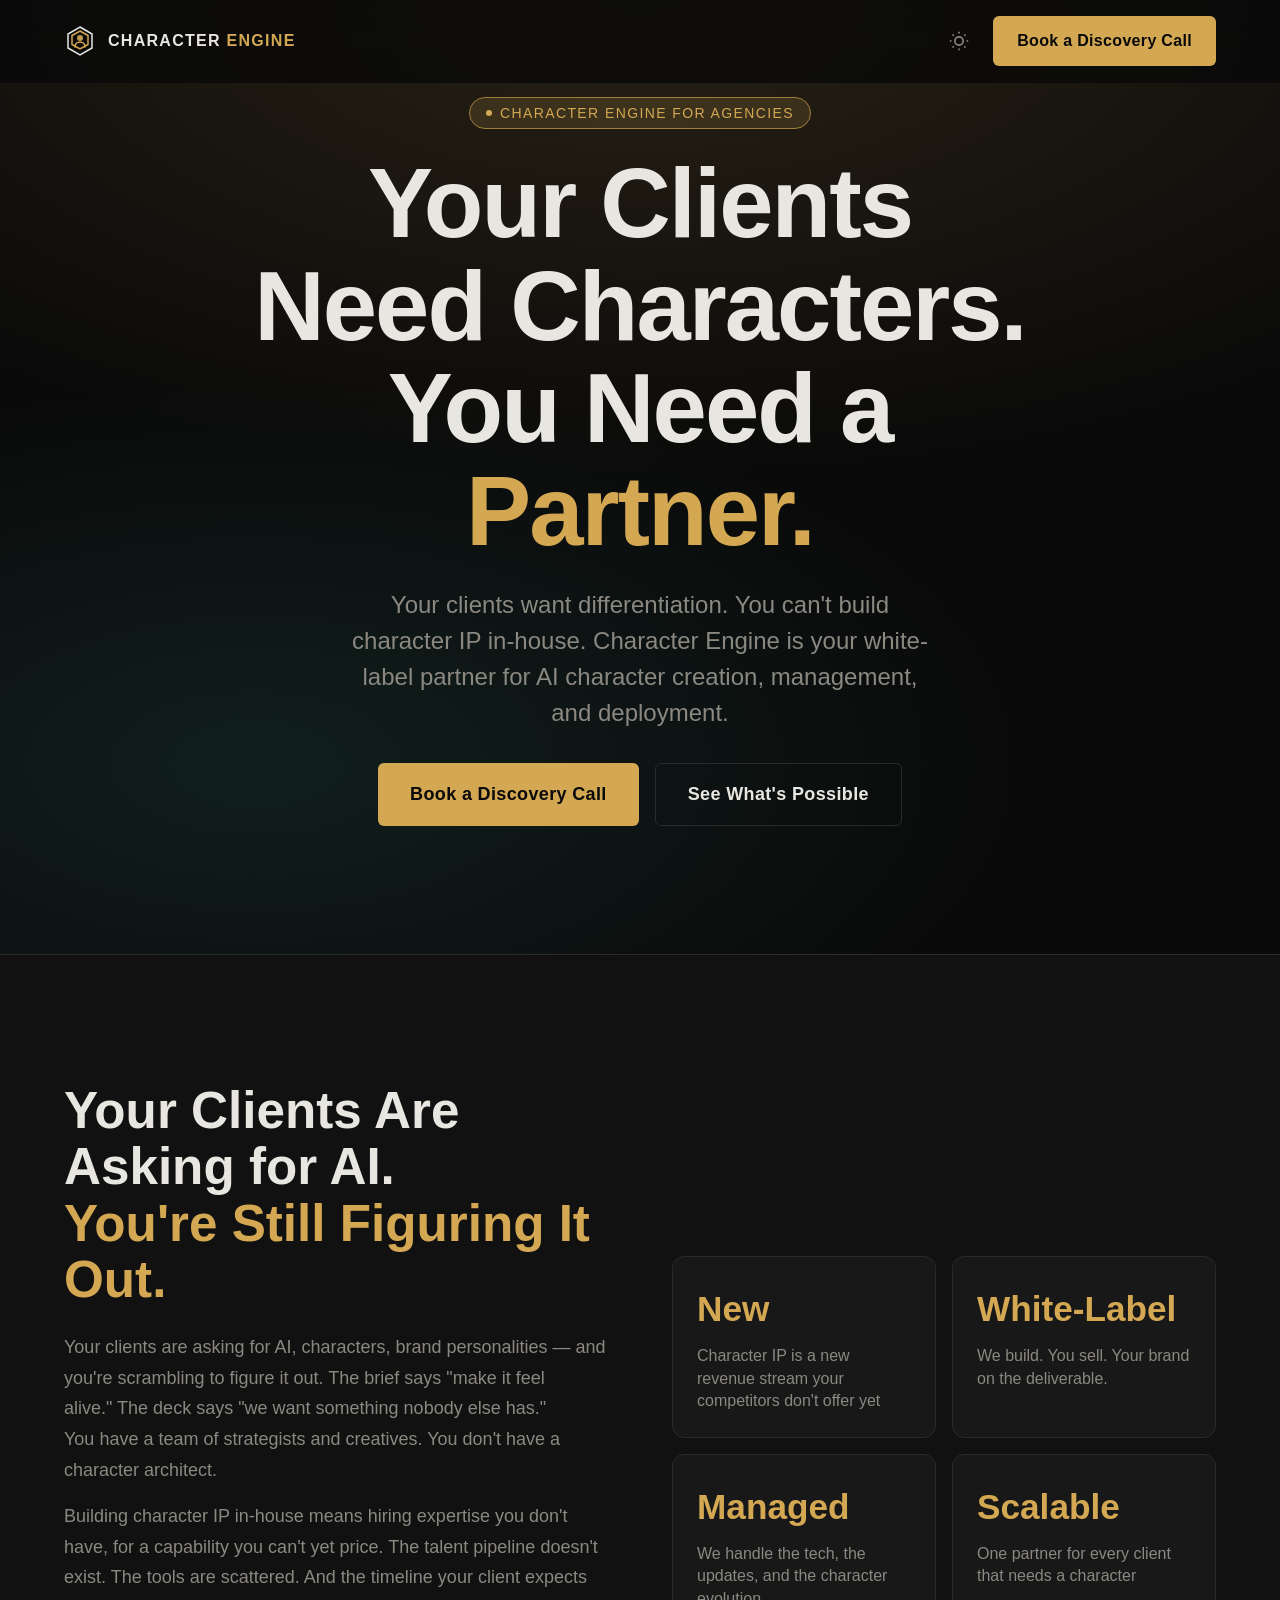
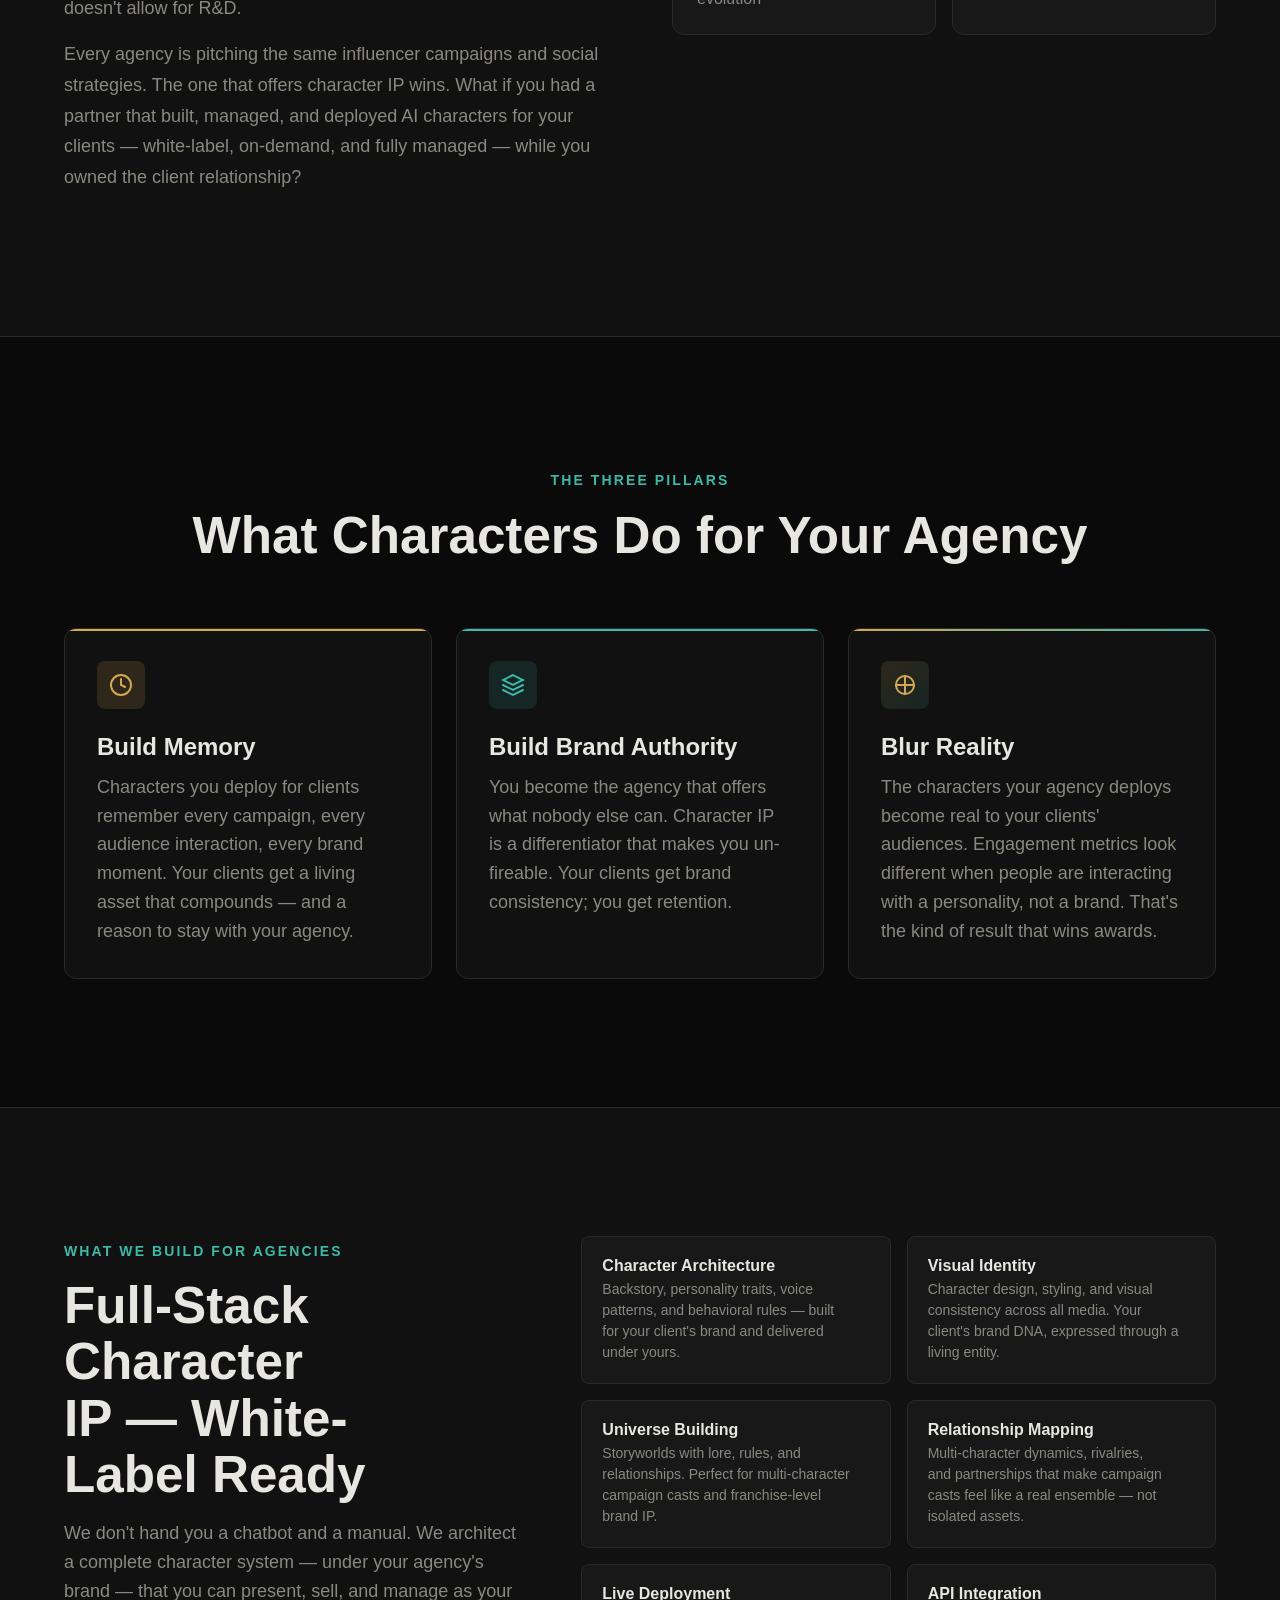
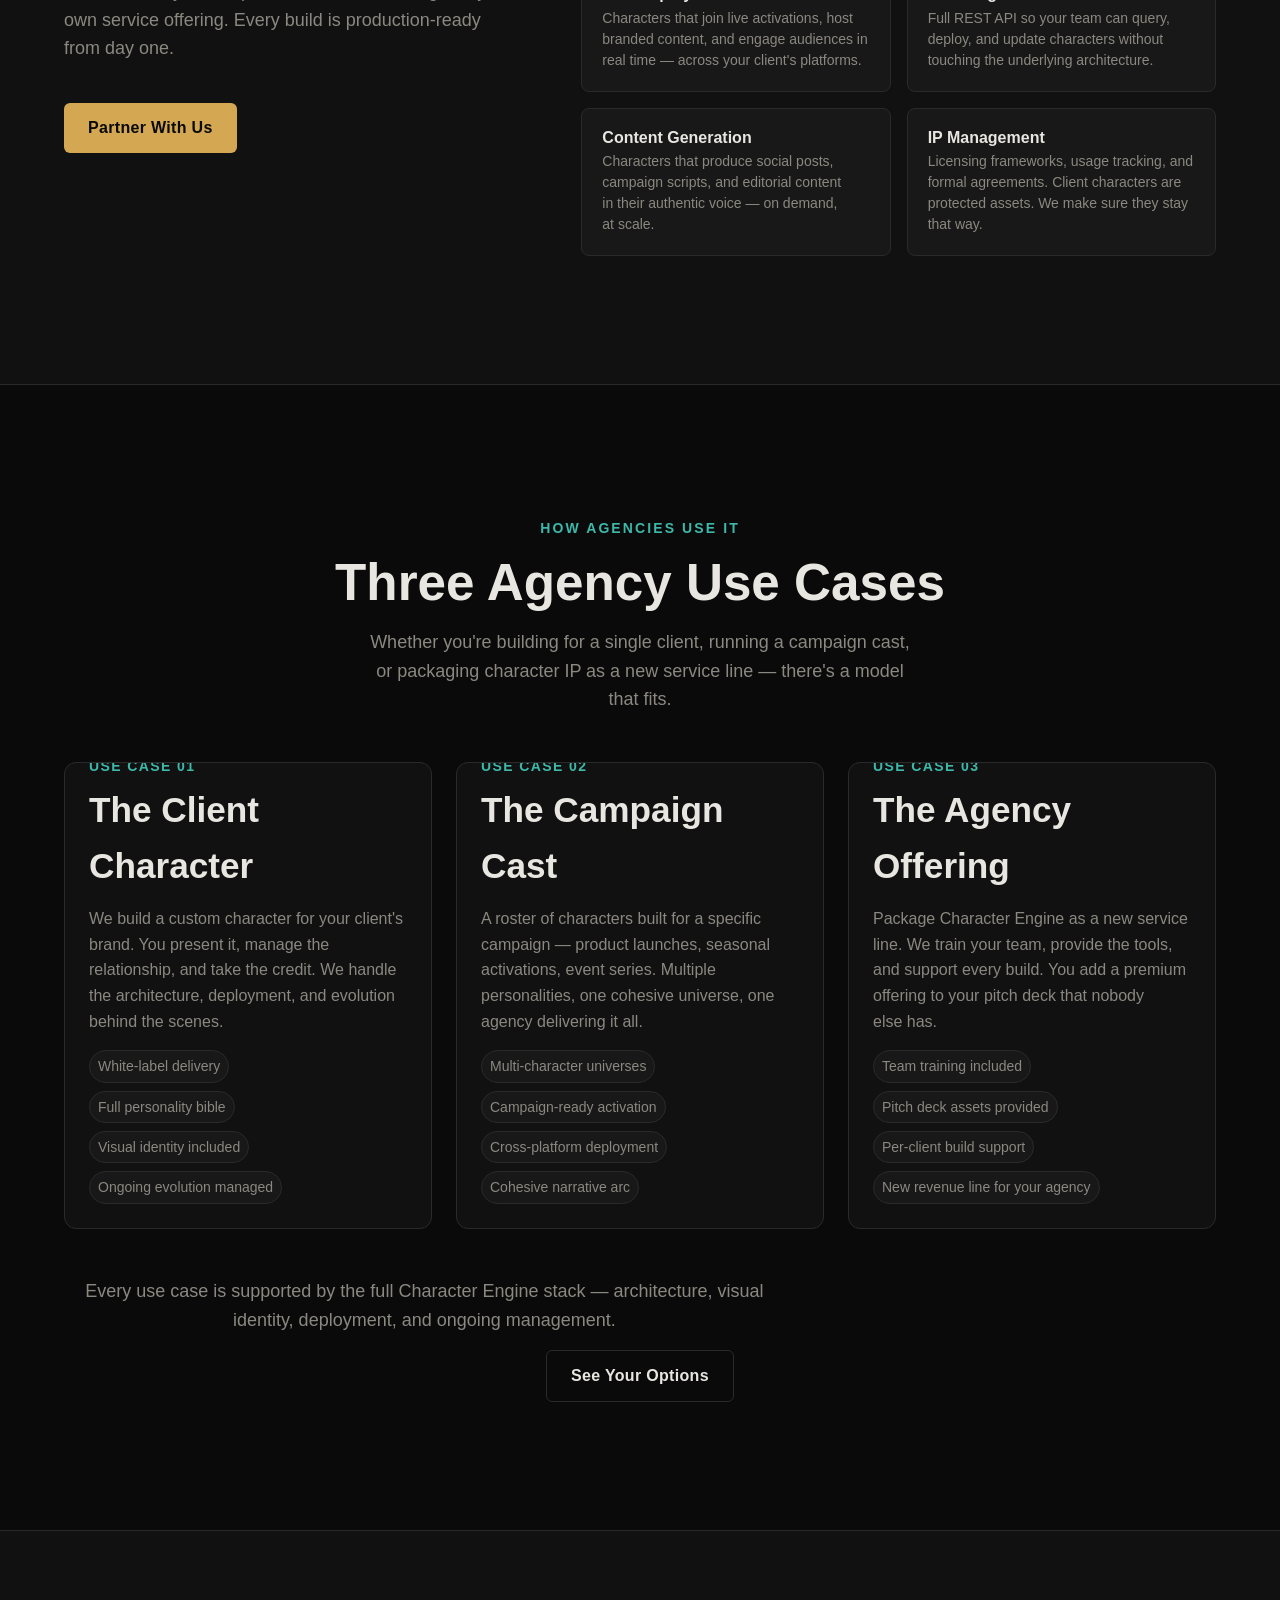
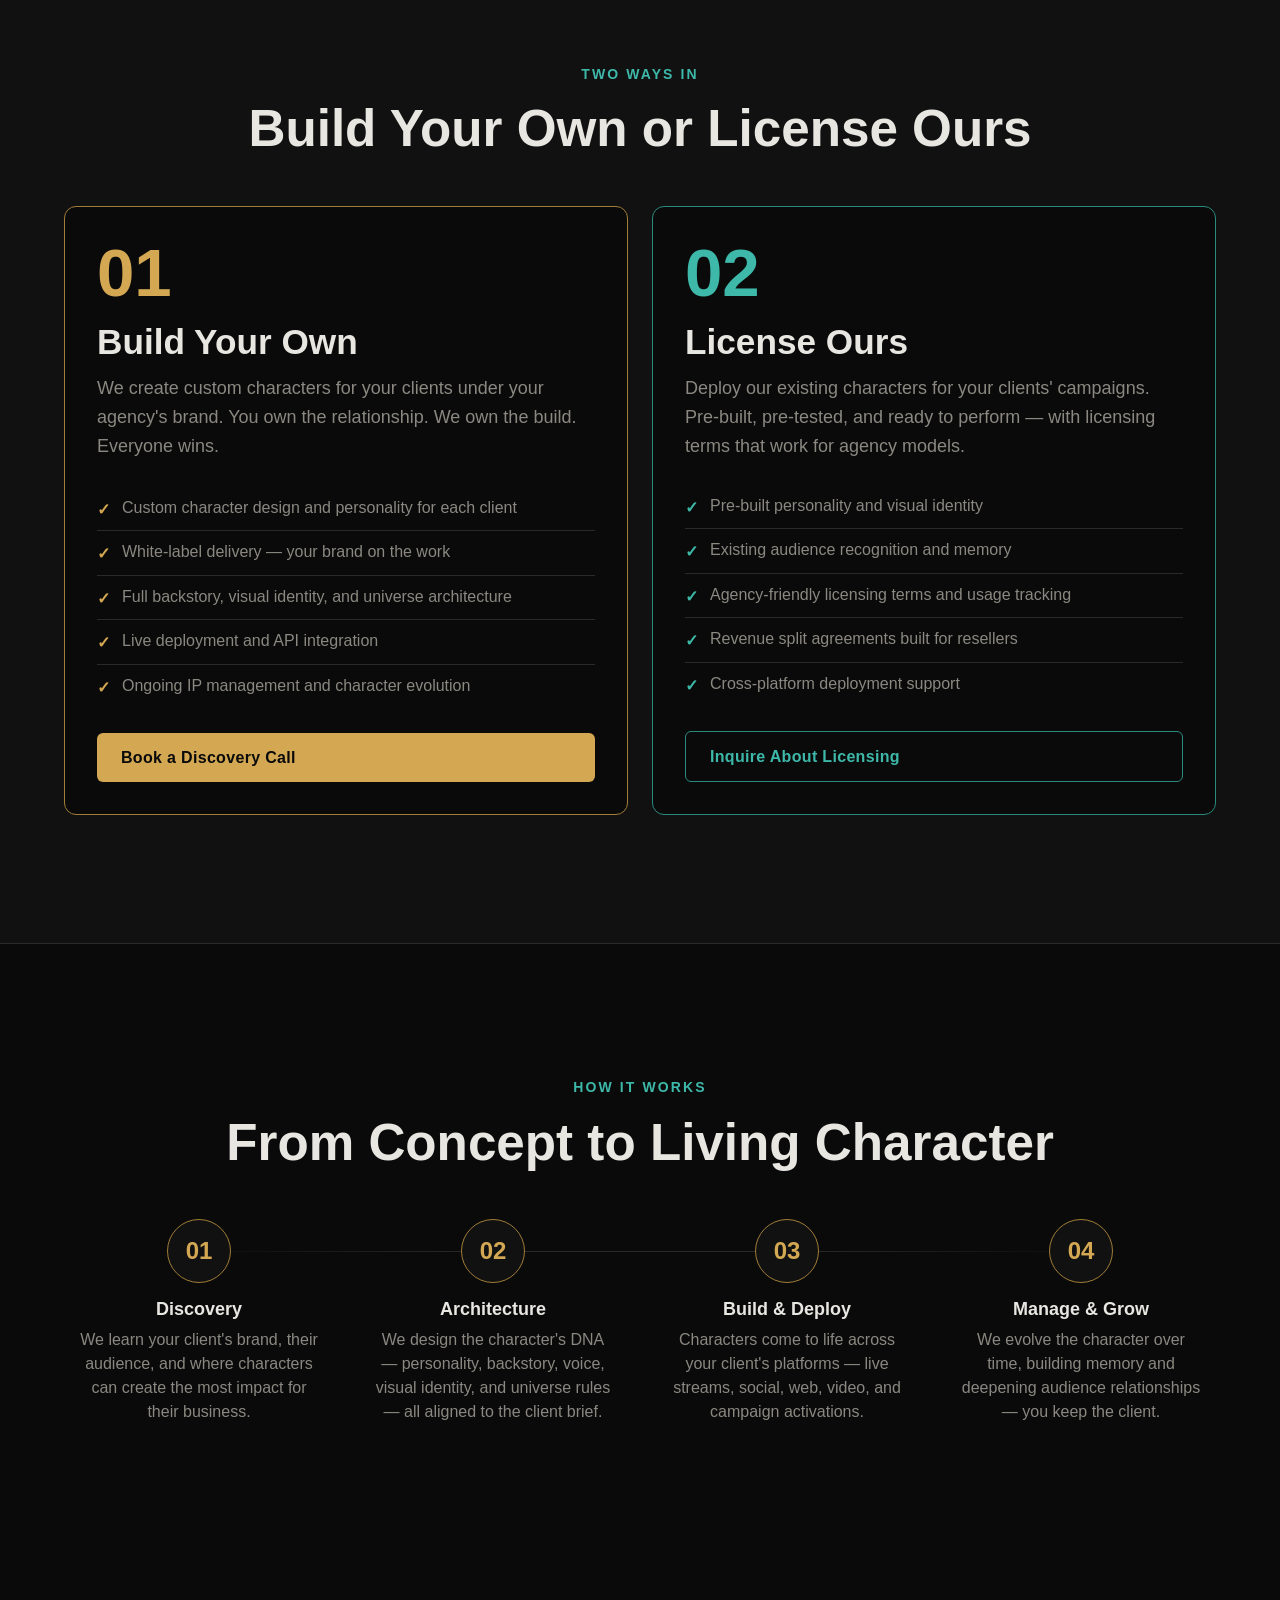
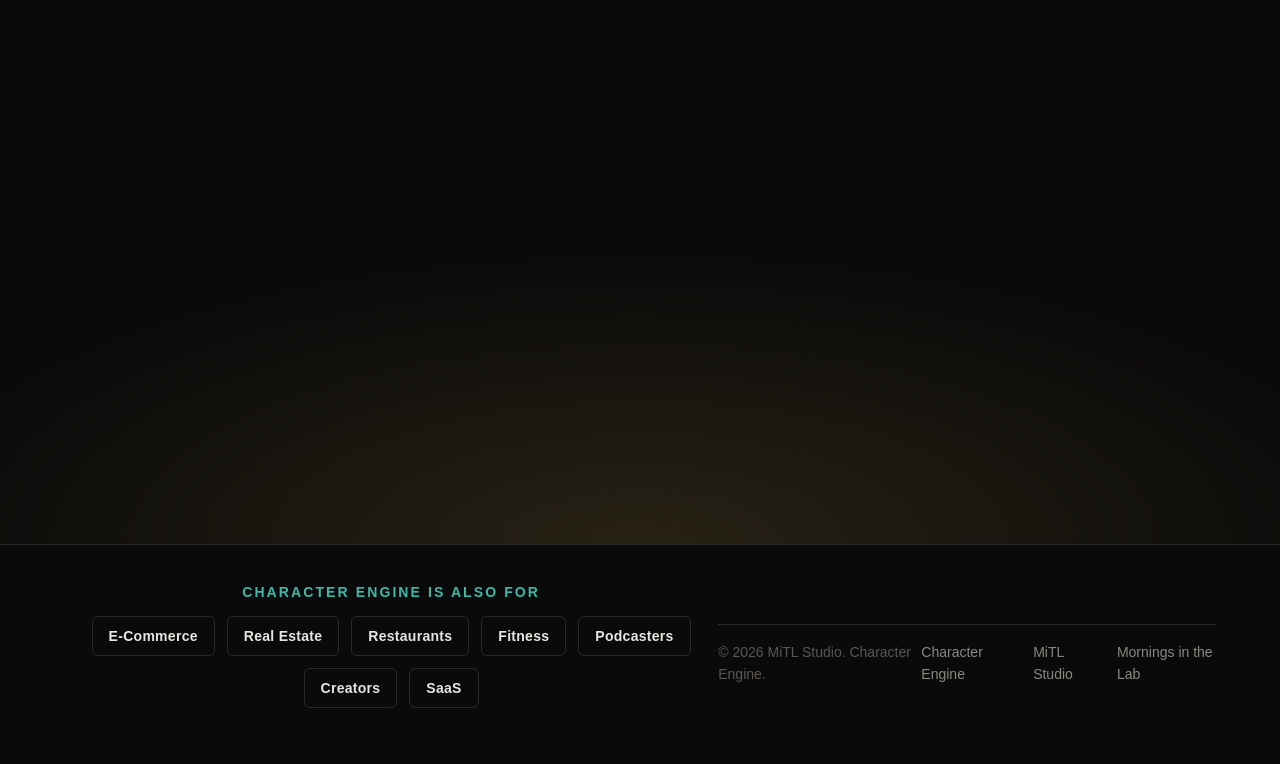
==== agencies/index.html @ e2f55632 "Add 8 market-specific landing pages + update footer with market links Pages added: - /ecommerce/ - D" ====
<!DOCTYPE html>
<html lang="en" data-theme="dark">
<head>
  <meta charset="UTF-8">
  <meta name="viewport" content="width=device-width, initial-scale=1.0">
  <title>Character Engine for Agencies — Your Clients Need Characters. You Need a Partner.</title>
  <meta name="description" content="Your clients want differentiation. You can't build character IP in-house. Character Engine is your white-label partner for AI character creation, management, and deployment.">
  <meta property="og:title" content="Character Engine for Agencies — Your Clients Need Characters. You Need a Partner.">
  <meta property="og:description" content="Your clients want differentiation. You can't build character IP in-house. Character Engine is your white-label partner for AI character creation, management, and deployment.">
  <meta property="og:type" content="website">
  <link href="https://api.fontshare.com/v2/css?f[]=clash-display@400,500,600,700&f[]=satoshi@300,400,500,600,700&display=swap" rel="stylesheet">
  <link rel="stylesheet" href="../base.css">
  <link rel="stylesheet" href="../style.css">
</head>
<body>

  <!-- Header -->
  <header class="header" id="header">
    <div class="container">
      <a href="../" class="logo" aria-label="Character Engine home">
        <svg viewBox="0 0 32 32" fill="none" xmlns="http://www.w3.org/2000/svg" aria-hidden="true">
          <path d="M16 2L28 9v14l-12 7L4 23V9l12-7z" stroke="currentColor" stroke-width="1.5" fill="none"/>
          <path d="M16 6l8 4.5v9L16 24l-8-4.5v-9L16 6z" stroke="var(--color-gold)" stroke-width="1.5" fill="none"/>
          <circle cx="16" cy="13" r="3" fill="var(--color-gold)" opacity="0.9"/>
          <path d="M11 22c0-3 2.2-5 5-5s5 2 5 5" stroke="var(--color-gold)" stroke-width="1.5" fill="none" stroke-linecap="round"/>
        </svg>
        <span class="logo-text">Character <span>Engine</span></span>
      </a>
      <div class="nav-actions">
        <button class="theme-toggle" data-theme-toggle aria-label="Switch to light mode">
          <svg width="20" height="20" viewBox="0 0 24 24" fill="none" stroke="currentColor" stroke-width="2">
            <circle cx="12" cy="12" r="5"/><path d="M12 1v2M12 21v2M4.22 4.22l1.42 1.42M18.36 18.36l1.42 1.42M1 12h2M21 12h2M4.22 19.78l1.42-1.42M18.36 5.64l1.42-1.42"/>
          </svg>
        </button>
        <a href="#book" class="btn btn--primary">Book a Discovery Call</a>
      </div>
    </div>
  </header>

  <!-- Hero -->
  <section class="hero" id="hero">
    <div class="hero-content">
      <div class="hero-badge">
        <span>Character Engine for Agencies</span>
      </div>
      <h1>Your Clients Need Characters.<br>You Need a <span class="accent">Partner.</span></h1>
      <p class="hero-sub">Your clients want differentiation. You can't build character IP in-house. Character Engine is your white-label partner for AI character creation, management, and deployment.</p>
      <div class="hero-ctas">
        <a href="#book" class="btn btn--primary btn--large">Book a Discovery Call</a>
        <a href="#examples" class="btn btn--ghost btn--large">See What's Possible</a>
      </div>
    </div>
  </section>

  <!-- Problem -->
  <section class="problem" id="problem">
    <div class="container">
      <div class="problem-grid">
        <div class="problem-text fade-in">
          <h2>Your Clients Are Asking for AI.<br><span class="accent">You're Still Figuring It Out.</span></h2>
          <p>Your clients are asking for AI, characters, brand personalities — and you're scrambling to figure it out. The brief says "make it feel alive." The deck says "we want something nobody else has." You have a team of strategists and creatives. You don't have a character architect.</p>
          <p>Building character IP in-house means hiring expertise you don't have, for a capability you can't yet price. The talent pipeline doesn't exist. The tools are scattered. And the timeline your client expects doesn't allow for R&amp;D.</p>
          <p>Every agency is pitching the same influencer campaigns and social strategies. The one that offers character IP wins. What if you had a partner that built, managed, and deployed AI characters for your clients — white-label, on-demand, and fully managed — while you owned the client relationship?</p>
        </div>
        <div class="problem-stats fade-in">
          <div class="stat-card">
            <div class="number">New</div>
            <div class="label">Character IP is a new revenue stream your competitors don't offer yet</div>
          </div>
          <div class="stat-card">
            <div class="number">White-Label</div>
            <div class="label">We build. You sell. Your brand on the deliverable.</div>
          </div>
          <div class="stat-card">
            <div class="number">Managed</div>
            <div class="label">We handle the tech, the updates, and the character evolution</div>
          </div>
          <div class="stat-card">
            <div class="number">Scalable</div>
            <div class="label">One partner for every client that needs a character</div>
          </div>
        </div>
      </div>
    </div>
  </section>

  <!-- Three Pillars -->
  <section class="pillars" id="pillars">
    <div class="container">
      <div class="section-header fade-in">
        <span class="section-label">The Three Pillars</span>
        <h2 class="section-title">What Characters Do for Your Agency</h2>
      </div>
      <div class="pillars-grid">
        <div class="pillar-card fade-in">
          <div class="pillar-icon">
            <svg width="24" height="24" viewBox="0 0 24 24" fill="none" stroke="currentColor" stroke-width="2" stroke-linecap="round">
              <circle cx="12" cy="12" r="10"/>
              <path d="M12 6v6l4 2"/>
            </svg>
          </div>
          <h3>Build Memory</h3>
          <p>Characters you deploy for clients remember every campaign, every audience interaction, every brand moment. Your clients get a living asset that compounds — and a reason to stay with your agency.</p>
        </div>
        <div class="pillar-card fade-in">
          <div class="pillar-icon">
            <svg width="24" height="24" viewBox="0 0 24 24" fill="none" stroke="currentColor" stroke-width="2" stroke-linecap="round">
              <path d="M12 2L2 7l10 5 10-5-10-5z"/>
              <path d="M2 17l10 5 10-5"/>
              <path d="M2 12l10 5 10-5"/>
            </svg>
          </div>
          <h3>Build Brand Authority</h3>
          <p>You become the agency that offers what nobody else can. Character IP is a differentiator that makes you un-fireable. Your clients get brand consistency; you get retention.</p>
        </div>
        <div class="pillar-card fade-in">
          <div class="pillar-icon">
            <svg width="24" height="24" viewBox="0 0 24 24" fill="none" stroke="currentColor" stroke-width="2" stroke-linecap="round">
              <path d="M12 3c-4.97 0-9 4.03-9 9s4.03 9 9 9"/>
              <path d="M12 3c4.97 0 9 4.03 9 9s-4.03 9-9 9"/>
              <path d="M12 3v18"/>
              <line x1="3" y1="12" x2="21" y2="12"/>
            </svg>
          </div>
          <h3>Blur Reality</h3>
          <p>The characters your agency deploys become real to your clients' audiences. Engagement metrics look different when people are interacting with a personality, not a brand. That's the kind of result that wins awards.</p>
        </div>
      </div>
    </div>
  </section>

  <!-- What We Build -->
  <section class="services" id="services">
    <div class="container">
      <div class="services-layout">
        <div class="services-intro fade-in">
          <span class="section-label">What We Build for Agencies</span>
          <h2 class="section-title">Full-Stack Character IP — White-Label Ready</h2>
          <p>We don't hand you a chatbot and a manual. We architect a complete character system — under your agency's brand — that you can present, sell, and manage as your own service offering. Every build is production-ready from day one.</p>
          <a href="#book" class="btn btn--primary" style="margin-top: var(--space-4);">Partner With Us</a>
        </div>
        <div class="services-grid fade-in">
          <div class="service-item">
            <h4>Character Architecture</h4>
            <p>Backstory, personality traits, voice patterns, and behavioral rules — built for your client's brand and delivered under yours.</p>
          </div>
          <div class="service-item">
            <h4>Visual Identity</h4>
            <p>Character design, styling, and visual consistency across all media. Your client's brand DNA, expressed through a living entity.</p>
          </div>
          <div class="service-item">
            <h4>Universe Building</h4>
            <p>Storyworlds with lore, rules, and relationships. Perfect for multi-character campaign casts and franchise-level brand IP.</p>
          </div>
          <div class="service-item">
            <h4>Relationship Mapping</h4>
            <p>Multi-character dynamics, rivalries, and partnerships that make campaign casts feel like a real ensemble — not isolated assets.</p>
          </div>
          <div class="service-item">
            <h4>Live Deployment</h4>
            <p>Characters that join live activations, host branded content, and engage audiences in real time — across your client's platforms.</p>
          </div>
          <div class="service-item">
            <h4>API Integration</h4>
            <p>Full REST API so your team can query, deploy, and update characters without touching the underlying architecture.</p>
          </div>
          <div class="service-item">
            <h4>Content Generation</h4>
            <p>Characters that produce social posts, campaign scripts, and editorial content in their authentic voice — on demand, at scale.</p>
          </div>
          <div class="service-item">
            <h4>IP Management</h4>
            <p>Licensing frameworks, usage tracking, and formal agreements. Client characters are protected assets. We make sure they stay that way.</p>
          </div>
        </div>
      </div>
    </div>
  </section>

  <!-- Use Cases -->
  <section class="roster" id="examples">
    <div class="container">
      <div class="section-header fade-in">
        <span class="section-label">How Agencies Use It</span>
        <h2 class="section-title">Three Agency Use Cases</h2>
        <p style="color: var(--color-text-muted); max-width: 560px; margin: var(--space-4) auto 0;">Whether you're building for a single client, running a campaign cast, or packaging character IP as a new service line — there's a model that fits.</p>
      </div>
      <div class="roster-grid">

        <div class="character-card fade-in">
          <div class="character-info" style="padding: var(--space-6);">
            <div class="character-role">Use Case 01</div>
            <div class="character-name" style="font-size: var(--text-xl); margin-bottom: var(--space-3);">The Client Character</div>
            <p style="color: var(--color-text-muted); margin-bottom: var(--space-4); font-size: var(--text-sm); line-height: 1.6;">We build a custom character for your client's brand. You present it, manage the relationship, and take the credit. We handle the architecture, deployment, and evolution behind the scenes.</p>
            <div class="character-traits" style="flex-direction: column; align-items: flex-start; gap: var(--space-2);">
              <span class="trait">White-label delivery</span>
              <span class="trait">Full personality bible</span>
              <span class="trait">Visual identity included</span>
              <span class="trait">Ongoing evolution managed</span>
            </div>
          </div>
        </div>

        <div class="character-card fade-in">
          <div class="character-info" style="padding: var(--space-6);">
            <div class="character-role">Use Case 02</div>
            <div class="character-name" style="font-size: var(--text-xl); margin-bottom: var(--space-3);">The Campaign Cast</div>
            <p style="color: var(--color-text-muted); margin-bottom: var(--space-4); font-size: var(--text-sm); line-height: 1.6;">A roster of characters built for a specific campaign — product launches, seasonal activations, event series. Multiple personalities, one cohesive universe, one agency delivering it all.</p>
            <div class="character-traits" style="flex-direction: column; align-items: flex-start; gap: var(--space-2);">
              <span class="trait">Multi-character universes</span>
              <span class="trait">Campaign-ready activation</span>
              <span class="trait">Cross-platform deployment</span>
              <span class="trait">Cohesive narrative arc</span>
            </div>
          </div>
        </div>

        <div class="character-card fade-in">
          <div class="character-info" style="padding: var(--space-6);">
            <div class="character-role">Use Case 03</div>
            <div class="character-name" style="font-size: var(--text-xl); margin-bottom: var(--space-3);">The Agency Offering</div>
            <p style="color: var(--color-text-muted); margin-bottom: var(--space-4); font-size: var(--text-sm); line-height: 1.6;">Package Character Engine as a new service line. We train your team, provide the tools, and support every build. You add a premium offering to your pitch deck that nobody else has.</p>
            <div class="character-traits" style="flex-direction: column; align-items: flex-start; gap: var(--space-2);">
              <span class="trait">Team training included</span>
              <span class="trait">Pitch deck assets provided</span>
              <span class="trait">Per-client build support</span>
              <span class="trait">New revenue line for your agency</span>
            </div>
          </div>
        </div>

      </div>
      <div class="roster-cta fade-in">
        <p style="color: var(--color-text-muted); margin-bottom: var(--space-4);">Every use case is supported by the full Character Engine stack — architecture, visual identity, deployment, and ongoing management.</p>
        <a href="#paths" class="btn btn--ghost">See Your Options</a>
      </div>
    </div>
  </section>

  <!-- Two Paths -->
  <section class="paths" id="paths">
    <div class="container">
      <div class="section-header fade-in">
        <span class="section-label">Two Ways In</span>
        <h2 class="section-title">Build Your Own or License Ours</h2>
      </div>
      <div class="paths-grid">

        <div class="path-card path-card--custom fade-in">
          <div class="path-number">01</div>
          <h3>Build Your Own</h3>
          <p>We create custom characters for your clients under your agency's brand. You own the relationship. We own the build. Everyone wins.</p>
          <ul class="path-features" role="list">
            <li><span class="check">&#10003;</span> Custom character design and personality for each client</li>
            <li><span class="check">&#10003;</span> White-label delivery — your brand on the work</li>
            <li><span class="check">&#10003;</span> Full backstory, visual identity, and universe architecture</li>
            <li><span class="check">&#10003;</span> Live deployment and API integration</li>
            <li><span class="check">&#10003;</span> Ongoing IP management and character evolution</li>
          </ul>
          <a href="#book" class="btn btn--primary">Book a Discovery Call</a>
        </div>

        <div class="path-card path-card--license fade-in">
          <div class="path-number">02</div>
          <h3>License Ours</h3>
          <p>Deploy our existing characters for your clients' campaigns. Pre-built, pre-tested, and ready to perform — with licensing terms that work for agency models.</p>
          <ul class="path-features" role="list">
            <li><span class="check">&#10003;</span> Pre-built personality and visual identity</li>
            <li><span class="check">&#10003;</span> Existing audience recognition and memory</li>
            <li><span class="check">&#10003;</span> Agency-friendly licensing terms and usage tracking</li>
            <li><span class="check">&#10003;</span> Revenue split agreements built for resellers</li>
            <li><span class="check">&#10003;</span> Cross-platform deployment support</li>
          </ul>
          <a href="#book" class="btn btn--ghost" style="border-color: var(--color-teal-dim); color: var(--color-teal);">Inquire About Licensing</a>
        </div>

      </div>
    </div>
  </section>

  <!-- Process -->
  <section class="process" id="process">
    <div class="container">
      <div class="section-header fade-in">
        <span class="section-label">How It Works</span>
        <h2 class="section-title">From Concept to Living Character</h2>
      </div>
      <div class="process-steps fade-in">
        <div class="step">
          <div class="step-number">01</div>
          <h4>Discovery</h4>
          <p>We learn your client's brand, their audience, and where characters can create the most impact for their business.</p>
        </div>
        <div class="step">
          <div class="step-number">02</div>
          <h4>Architecture</h4>
          <p>We design the character's DNA — personality, backstory, voice, visual identity, and universe rules — all aligned to the client brief.</p>
        </div>
        <div class="step">
          <div class="step-number">03</div>
          <h4>Build &amp; Deploy</h4>
          <p>Characters come to life across your client's platforms — live streams, social, web, video, and campaign activations.</p>
        </div>
        <div class="step">
          <div class="step-number">04</div>
          <h4>Manage &amp; Grow</h4>
          <p>We evolve the character over time, building memory and deepening audience relationships — you keep the client.</p>
        </div>
      </div>
    </div>
  </section>

  <!-- Final CTA -->
  <section class="final-cta" id="book">
    <div class="container">
      <h2 class="fade-in">Ready to Add Character IP<br>to Your <span class="accent">Agency?</span></h2>
      <p class="fade-in">Book a 30-minute discovery call. We'll explore how Character Engine can become your agency's secret weapon.</p>
      <div class="fade-in">
        <a href="https://calendly.com/mornings-mitl" target="_blank" rel="noopener noreferrer" class="btn btn--primary btn--large">Book a Discovery Call</a>
      </div>
    </div>
  </section>

  <!-- Footer -->
  <footer class="footer">
    <div class="container">
      <div style="text-align: center; margin-bottom: var(--space-6);">
        <div class="section-label" style="margin-bottom: var(--space-3);">Character Engine Is Also For</div>
        <div style="display: flex; flex-wrap: wrap; gap: var(--space-3); justify-content: center;">
          <a href="../ecommerce/" class="btn btn--ghost" style="font-size: var(--text-xs); padding: var(--space-2) var(--space-4);">E-Commerce</a>
          <a href="../realestate/" class="btn btn--ghost" style="font-size: var(--text-xs); padding: var(--space-2) var(--space-4);">Real Estate</a>
          <a href="../restaurants/" class="btn btn--ghost" style="font-size: var(--text-xs); padding: var(--space-2) var(--space-4);">Restaurants</a>
          <a href="../fitness/" class="btn btn--ghost" style="font-size: var(--text-xs); padding: var(--space-2) var(--space-4);">Fitness</a>
          <a href="../podcasters/" class="btn btn--ghost" style="font-size: var(--text-xs); padding: var(--space-2) var(--space-4);">Podcasters</a>
          <a href="../creators/" class="btn btn--ghost" style="font-size: var(--text-xs); padding: var(--space-2) var(--space-4);">Creators</a>
          <a href="../saas/" class="btn btn--ghost" style="font-size: var(--text-xs); padding: var(--space-2) var(--space-4);">SaaS</a>
        </div>
      </div>
      <div style="display: flex; align-items: center; justify-content: space-between; padding-top: var(--space-4); border-top: 1px solid var(--color-border);">
        <div class="footer-text">&copy; 2026 MiTL Studio. Character Engine.</div>
        <div class="footer-links">
          <a href="../">Character Engine</a>
          <a href="https://mitl.studio" target="_blank" rel="noopener noreferrer">MiTL Studio</a>
          <a href="https://mornings.live" target="_blank" rel="noopener noreferrer">Mornings in the Lab</a>
        </div>
      </div>
    </div>
  </footer>

  <script>
    // Theme toggle
    (function(){
      const t = document.querySelector('[data-theme-toggle]');
      const r = document.documentElement;
      let d = 'dark'; // Default dark
      r.setAttribute('data-theme', d);
      if (t) {
        t.addEventListener('click', () => {
          d = d === 'dark' ? 'light' : 'dark';
          r.setAttribute('data-theme', d);
          t.setAttribute('aria-label', 'Switch to ' + (d === 'dark' ? 'light' : 'dark') + ' mode');
          t.innerHTML = d === 'dark'
            ? '<svg width="20" height="20" viewBox="0 0 24 24" fill="none" stroke="currentColor" stroke-width="2"><circle cx="12" cy="12" r="5"/><path d="M12 1v2M12 21v2M4.22 4.22l1.42 1.42M18.36 18.36l1.42 1.42M1 12h2M21 12h2M4.22 19.78l1.42-1.42M18.36 5.64l1.42-1.42"/></svg>'
            : '<svg width="20" height="20" viewBox="0 0 24 24" fill="none" stroke="currentColor" stroke-width="2"><path d="M21 12.79A9 9 0 1 1 11.21 3 7 7 0 0 0 21 12.79z"/></svg>';
        });
      }
    })();

    // Header scroll behavior
    (function(){
      const header = document.getElementById('header');
      let lastScroll = 0;
      window.addEventListener('scroll', () => {
        const scroll = window.scrollY;
        if (scroll > 50) {
          header.classList.add('header--scrolled');
        } else {
          header.classList.remove('header--scrolled');
        }
        lastScroll = scroll;
      }, { passive: true });
    })();

    // Scroll reveal fallback for browsers without scroll-driven animations
    (function(){
      if (CSS.supports && CSS.supports('animation-timeline: scroll()')) return;
      const observer = new IntersectionObserver((entries) => {
        entries.forEach(entry => {
          if (entry.isIntersecting) {
            entry.target.classList.add('visible');
            observer.unobserve(entry.target);
          }
        });
      }, { threshold: 0.1 });
      document.querySelectorAll('.fade-in').forEach(el => observer.observe(el));
    })();
  </script>

</body>
</html>
---- base.css ----
*, *::before, *::after { box-sizing: border-box; margin: 0; padding: 0; }

html {
  -moz-text-size-adjust: none;
  -webkit-text-size-adjust: none;
  text-size-adjust: none;
  -webkit-font-smoothing: antialiased;
  -moz-osx-font-smoothing: grayscale;
  text-rendering: optimizeLegibility;
  scroll-behavior: smooth;
  hanging-punctuation: first last;
  scroll-padding-top: 5rem;
}

body {
  min-height: 100dvh;
  line-height: 1.6;
  font-family: var(--font-body, sans-serif);
  font-size: var(--text-base);
  color: var(--color-text);
  background-color: var(--color-bg);
}

img, picture, video, canvas, svg { display: block; max-width: 100%; height: auto; }
ul[role="list"], ol[role="list"] { list-style: none; }
input, button, textarea, select { font: inherit; color: inherit; }

h1, h2, h3, h4, h5, h6 { text-wrap: balance; line-height: 1.15; }
p, li, figcaption { text-wrap: pretty; max-width: 72ch; }

::selection {
  background: oklch(from var(--color-gold) l c h / 0.3);
  color: var(--color-text);
}

:focus-visible {
  outline: 2px solid var(--color-gold);
  outline-offset: 3px;
  border-radius: 0.375rem;
}

@media (prefers-reduced-motion: reduce) {
  *, *::before, *::after {
    animation-duration: 0.01ms !important;
    animation-iteration-count: 1 !important;
    transition-duration: 0.01ms !important;
    scroll-behavior: auto !important;
  }
}

button { cursor: pointer; background: none; border: none; }
table { border-collapse: collapse; width: 100%; }

a, button, [role="button"], [role="link"], input, textarea, select {
  transition: color 180ms cubic-bezier(0.16, 1, 0.3, 1),
              background 180ms cubic-bezier(0.16, 1, 0.3, 1),
              border-color 180ms cubic-bezier(0.16, 1, 0.3, 1),
              box-shadow 180ms cubic-bezier(0.16, 1, 0.3, 1);
}

.sr-only {
  position: absolute; width: 1px; height: 1px; padding: 0; margin: -1px;
  overflow: hidden; clip: rect(0, 0, 0, 0); white-space: nowrap; border-width: 0;
}
---- style.css ----
/* ===========================
   CHARACTER ENGINE — Design Tokens
   Dark-first, cinematic, MITL universe aesthetic
   Amber/Gold + Teal accents on near-black
   =========================== */

:root {
  /* Type Scale */
  --text-xs:   clamp(0.75rem,  0.7rem  + 0.25vw, 0.875rem);
  --text-sm:   clamp(0.875rem, 0.8rem  + 0.35vw, 1rem);
  --text-base: clamp(1rem,     0.95rem + 0.25vw, 1.125rem);
  --text-lg:   clamp(1.125rem, 1rem    + 0.75vw, 1.5rem);
  --text-xl:   clamp(1.5rem,   1.2rem  + 1.25vw, 2.25rem);
  --text-2xl:  clamp(2rem,     1.2rem  + 2.5vw,  3.5rem);
  --text-3xl:  clamp(2.5rem,   1rem    + 4vw,    5rem);
  --text-hero: clamp(3rem,     0.5rem  + 7vw,    8rem);

  /* Spacing */
  --space-1:  0.25rem;
  --space-2:  0.5rem;
  --space-3:  0.75rem;
  --space-4:  1rem;
  --space-5:  1.25rem;
  --space-6:  1.5rem;
  --space-8:  2rem;
  --space-10: 2.5rem;
  --space-12: 3rem;
  --space-16: 4rem;
  --space-20: 5rem;
  --space-24: 6rem;
  --space-32: 8rem;

  /* Fonts */
  --font-display: 'Clash Display', 'Arial Black', sans-serif;
  --font-body: 'Satoshi', 'Inter', sans-serif;

  /* Radius */
  --radius-sm: 0.375rem;
  --radius-md: 0.5rem;
  --radius-lg: 0.75rem;
  --radius-xl: 1rem;
  --radius-full: 9999px;

  /* Transitions */
  --transition-interactive: 180ms cubic-bezier(0.16, 1, 0.3, 1);
  --ease-out: cubic-bezier(0.16, 1, 0.3, 1);

  /* Content Widths */
  --content-narrow: 640px;
  --content-default: 960px;
  --content-wide: 1200px;
}

/* Dark mode (default) */
:root, [data-theme="dark"] {
  --color-bg:           #0a0a0a;
  --color-surface:      #111111;
  --color-surface-2:    #181818;
  --color-surface-3:    #1e1e1e;
  --color-border:       #2a2a2a;
  --color-border-light: #333333;

  --color-text:         #e8e6e1;
  --color-text-muted:   #8a8880;
  --color-text-faint:   #5a5850;

  /* Amber/Gold — primary accent */
  --color-gold:         #d4a853;
  --color-gold-bright:  #f0c55e;
  --color-gold-dim:     #a07d38;
  --color-gold-glow:    rgba(212, 168, 83, 0.15);

  /* Teal — secondary accent */
  --color-teal:         #3db8a9;
  --color-teal-dim:     #2a8a7e;
  --color-teal-glow:    rgba(61, 184, 169, 0.12);

  --shadow-sm: 0 1px 2px rgba(0,0,0,0.3);
  --shadow-md: 0 4px 16px rgba(0,0,0,0.4);
  --shadow-lg: 0 12px 40px rgba(0,0,0,0.5);
  --shadow-glow: 0 0 40px rgba(212, 168, 83, 0.08);
}

/* Light mode */
[data-theme="light"] {
  --color-bg:           #f5f3ee;
  --color-surface:      #fffef9;
  --color-surface-2:    #f0ede6;
  --color-surface-3:    #e8e5dd;
  --color-border:       #d4d1c8;
  --color-border-light: #e0ddd5;

  --color-text:         #1a1815;
  --color-text-muted:   #6b685f;
  --color-text-faint:   #9e9b92;

  --color-gold:         #b08930;
  --color-gold-bright:  #d4a540;
  --color-gold-dim:     #8a6b22;
  --color-gold-glow:    rgba(176, 137, 48, 0.1);

  --color-teal:         #1a8f82;
  --color-teal-dim:     #136b61;
  --color-teal-glow:    rgba(26, 143, 130, 0.08);

  --shadow-sm: 0 1px 2px rgba(0,0,0,0.06);
  --shadow-md: 0 4px 16px rgba(0,0,0,0.08);
  --shadow-lg: 0 12px 40px rgba(0,0,0,0.12);
  --shadow-glow: 0 0 40px rgba(176, 137, 48, 0.06);
}

/* ===========================
   Layout
   =========================== */

.container {
  width: 100%;
  max-width: var(--content-wide);
  margin-inline: auto;
  padding-inline: var(--space-6);
}

.container--narrow {
  max-width: var(--content-default);
}

section {
  padding-block: clamp(var(--space-16), 10vw, var(--space-32));
}

/* ===========================
   Header / Nav
   =========================== */

.header {
  position: fixed;
  top: 0;
  left: 0;
  right: 0;
  z-index: 100;
  padding: var(--space-4) 0;
  background: rgba(10, 10, 10, 0.85);
  backdrop-filter: blur(16px);
  -webkit-backdrop-filter: blur(16px);
  border-bottom: 1px solid transparent;
  transition: border-color 0.3s var(--ease-out), background 0.3s var(--ease-out);
}

[data-theme="light"] .header {
  background: rgba(245, 243, 238, 0.85);
}

.header--scrolled {
  border-bottom-color: var(--color-border);
}

.header .container {
  display: flex;
  align-items: center;
  justify-content: space-between;
}

.logo {
  display: flex;
  align-items: center;
  gap: var(--space-3);
  text-decoration: none;
  color: var(--color-text);
}

.logo svg {
  width: 32px;
  height: 32px;
}

.logo-text {
  font-family: var(--font-display);
  font-size: var(--text-sm);
  font-weight: 600;
  letter-spacing: 0.08em;
  text-transform: uppercase;
}

.logo-text span {
  color: var(--color-gold);
}

.nav-actions {
  display: flex;
  align-items: center;
  gap: var(--space-4);
}

.theme-toggle {
  color: var(--color-text-muted);
  padding: var(--space-2);
  border-radius: var(--radius-sm);
  transition: color var(--transition-interactive);
}

.theme-toggle:hover {
  color: var(--color-gold);
}

/* ===========================
   Buttons
   =========================== */

.btn {
  display: inline-flex;
  align-items: center;
  gap: var(--space-2);
  padding: var(--space-3) var(--space-6);
  font-family: var(--font-body);
  font-size: var(--text-sm);
  font-weight: 600;
  letter-spacing: 0.02em;
  text-decoration: none;
  border-radius: var(--radius-sm);
  transition: all var(--transition-interactive);
  white-space: nowrap;
}

.btn--primary {
  background: var(--color-gold);
  color: #0a0a0a;
}

.btn--primary:hover {
  background: var(--color-gold-bright);
  transform: translateY(-1px);
  box-shadow: 0 4px 20px rgba(212, 168, 83, 0.25);
}

.btn--primary:active {
  transform: translateY(0);
}

.btn--ghost {
  background: transparent;
  color: var(--color-text);
  border: 1px solid var(--color-border);
}

.btn--ghost:hover {
  border-color: var(--color-gold-dim);
  color: var(--color-gold);
}

.btn--large {
  padding: var(--space-4) var(--space-8);
  font-size: var(--text-base);
}

/* ===========================
   Hero
   =========================== */

.hero {
  min-height: 100dvh;
  display: flex;
  align-items: center;
  justify-content: center;
  text-align: center;
  position: relative;
  overflow: hidden;
  padding-top: calc(var(--space-16) + var(--space-8));
}

.hero::before {
  content: '';
  position: absolute;
  inset: 0;
  background:
    radial-gradient(ellipse 80% 50% at 50% 0%, var(--color-gold-glow), transparent),
    radial-gradient(ellipse 60% 40% at 20% 80%, var(--color-teal-glow), transparent);
  pointer-events: none;
}

.hero-content {
  position: relative;
  z-index: 1;
  max-width: 900px;
  padding-inline: var(--space-6);
}

.hero-badge {
  display: inline-flex;
  align-items: center;
  gap: var(--space-2);
  padding: var(--space-1) var(--space-4);
  margin-bottom: var(--space-6);
  font-size: var(--text-xs);
  font-weight: 500;
  letter-spacing: 0.1em;
  text-transform: uppercase;
  color: var(--color-gold);
  border: 1px solid var(--color-gold-dim);
  border-radius: var(--radius-full);
  background: var(--color-gold-glow);
}

.hero-badge::before {
  content: '';
  width: 6px;
  height: 6px;
  border-radius: 50%;
  background: var(--color-gold);
  animation: pulse-dot 2s ease-in-out infinite;
}

@keyframes pulse-dot {
  0%, 100% { opacity: 1; }
  50% { opacity: 0.4; }
}

.hero h1 {
  font-family: var(--font-display);
  font-size: var(--text-hero);
  font-weight: 700;
  line-height: 1.05;
  letter-spacing: -0.02em;
  margin-bottom: var(--space-6);
}

.hero h1 .accent {
  color: var(--color-gold);
}

.hero-sub {
  font-size: var(--text-lg);
  color: var(--color-text-muted);
  max-width: 600px;
  margin-inline: auto;
  margin-bottom: var(--space-8);
  line-height: 1.5;
}

.hero-ctas {
  display: flex;
  gap: var(--space-4);
  justify-content: center;
  flex-wrap: wrap;
}

/* ===========================
   Problem Section
   =========================== */

.problem {
  background: var(--color-surface);
  border-top: 1px solid var(--color-border);
  border-bottom: 1px solid var(--color-border);
}

.problem-grid {
  display: grid;
  grid-template-columns: 1fr 1fr;
  gap: var(--space-16);
  align-items: center;
}

.problem-text h2 {
  font-family: var(--font-display);
  font-size: var(--text-2xl);
  font-weight: 600;
  margin-bottom: var(--space-6);
  line-height: 1.1;
}

.problem-text h2 .accent {
  color: var(--color-gold);
}

.problem-text p {
  color: var(--color-text-muted);
  font-size: var(--text-base);
  margin-bottom: var(--space-4);
  line-height: 1.7;
}

.problem-stats {
  display: grid;
  grid-template-columns: 1fr 1fr;
  gap: var(--space-4);
}

.stat-card {
  padding: var(--space-6);
  background: var(--color-surface-2);
  border: 1px solid var(--color-border);
  border-radius: var(--radius-lg);
}

.stat-card .number {
  font-family: var(--font-display);
  font-size: var(--text-xl);
  font-weight: 700;
  color: var(--color-gold);
  margin-bottom: var(--space-2);
}

.stat-card .label {
  font-size: var(--text-sm);
  color: var(--color-text-muted);
  line-height: 1.4;
}

/* ===========================
   Pillars
   =========================== */

.pillars {
  position: relative;
}

.pillars .section-header {
  text-align: center;
  margin-bottom: var(--space-16);
}

.section-label {
  display: inline-block;
  font-size: var(--text-xs);
  font-weight: 600;
  letter-spacing: 0.15em;
  text-transform: uppercase;
  color: var(--color-teal);
  margin-bottom: var(--space-4);
}

.section-title {
  font-family: var(--font-display);
  font-size: var(--text-2xl);
  font-weight: 600;
  line-height: 1.1;
}

.pillars-grid {
  display: grid;
  grid-template-columns: repeat(3, 1fr);
  gap: var(--space-6);
}

.pillar-card {
  padding: var(--space-8);
  background: var(--color-surface);
  border: 1px solid var(--color-border);
  border-radius: var(--radius-lg);
  position: relative;
  overflow: hidden;
  transition: border-color var(--transition-interactive), box-shadow var(--transition-interactive);
}

.pillar-card::before {
  content: '';
  position: absolute;
  top: 0;
  left: 0;
  right: 0;
  height: 2px;
}

.pillar-card:nth-child(1)::before { background: var(--color-gold); }
.pillar-card:nth-child(2)::before { background: var(--color-teal); }
.pillar-card:nth-child(3)::before { background: linear-gradient(90deg, var(--color-gold), var(--color-teal)); }

.pillar-icon {
  width: 48px;
  height: 48px;
  display: flex;
  align-items: center;
  justify-content: center;
  margin-bottom: var(--space-6);
  border-radius: var(--radius-md);
  background: var(--color-gold-glow);
  color: var(--color-gold);
}

.pillar-card:nth-child(2) .pillar-icon {
  background: var(--color-teal-glow);
  color: var(--color-teal);
}

.pillar-card:nth-child(3) .pillar-icon {
  background: linear-gradient(135deg, var(--color-gold-glow), var(--color-teal-glow));
  color: var(--color-gold);
}

.pillar-card h3 {
  font-family: var(--font-display);
  font-size: var(--text-lg);
  font-weight: 600;
  margin-bottom: var(--space-3);
}

.pillar-card p {
  color: var(--color-text-muted);
  font-size: var(--text-base);
  line-height: 1.6;
}

/* ===========================
   What We Build
   =========================== */

.services {
  background: var(--color-surface);
  border-top: 1px solid var(--color-border);
  border-bottom: 1px solid var(--color-border);
}

.services-layout {
  display: grid;
  grid-template-columns: 1fr 1.4fr;
  gap: var(--space-16);
  align-items: start;
}

.services-intro h2 {
  font-family: var(--font-display);
  font-size: var(--text-2xl);
  font-weight: 600;
  margin-bottom: var(--space-4);
  line-height: 1.1;
}

.services-intro p {
  color: var(--color-text-muted);
  margin-bottom: var(--space-6);
}

.services-grid {
  display: grid;
  grid-template-columns: 1fr 1fr;
  gap: var(--space-4);
}

.service-item {
  padding: var(--space-5);
  background: var(--color-surface-2);
  border: 1px solid var(--color-border);
  border-radius: var(--radius-md);
  transition: border-color var(--transition-interactive);
}

.service-item:hover {
  border-color: var(--color-gold-dim);
}

.service-item h4 {
  font-size: var(--text-sm);
  font-weight: 600;
  margin-bottom: var(--space-1);
}

.service-item p {
  font-size: var(--text-xs);
  color: var(--color-text-muted);
  line-height: 1.5;
}

/* ===========================
   Character Roster
   =========================== */

.roster {
  position: relative;
}

.roster .section-header {
  text-align: center;
  margin-bottom: var(--space-12);
}

.roster-grid {
  display: grid;
  grid-template-columns: repeat(3, 1fr);
  gap: var(--space-6);
  margin-bottom: var(--space-12);
}

.character-card {
  background: var(--color-surface);
  border: 1px solid var(--color-border);
  border-radius: var(--radius-lg);
  overflow: hidden;
  transition: border-color var(--transition-interactive), transform var(--transition-interactive), box-shadow var(--transition-interactive);
}

.character-card:hover {
  border-color: var(--color-gold-dim);
  transform: translateY(-4px);
  box-shadow: var(--shadow-glow);
}

.character-portrait {
  aspect-ratio: 3/4;
  background: var(--color-surface-2);
  position: relative;
  overflow: hidden;
}

.character-portrait::after {
  content: '';
  position: absolute;
  inset: 0;
  background: linear-gradient(to top, var(--color-surface) 0%, transparent 40%);
}

.portrait-placeholder {
  width: 100%;
  height: 100%;
  display: flex;
  align-items: center;
  justify-content: center;
  font-size: var(--text-3xl);
  opacity: 0.12;
  color: var(--color-gold);
}

.character-info {
  padding: var(--space-5) var(--space-5) var(--space-6);
  position: relative;
  z-index: 1;
  margin-top: -2rem;
}

.character-role {
  font-size: var(--text-xs);
  font-weight: 600;
  letter-spacing: 0.1em;
  text-transform: uppercase;
  color: var(--color-teal);
  margin-bottom: var(--space-1);
}

.character-name {
  font-family: var(--font-display);
  font-size: var(--text-lg);
  font-weight: 600;
  margin-bottom: var(--space-2);
}

.character-traits {
  display: flex;
  flex-wrap: wrap;
  gap: var(--space-1);
}

.trait {
  font-size: var(--text-xs);
  padding: var(--space-1) var(--space-2);
  background: var(--color-surface-2);
  border: 1px solid var(--color-border);
  border-radius: var(--radius-full);
  color: var(--color-text-muted);
}

.roster-cta {
  text-align: center;
}

/* ===========================
   Two Paths
   =========================== */

.paths {
  background: var(--color-surface);
  border-top: 1px solid var(--color-border);
  border-bottom: 1px solid var(--color-border);
}

.paths .section-header {
  text-align: center;
  margin-bottom: var(--space-12);
}

.paths-grid {
  display: grid;
  grid-template-columns: 1fr 1fr;
  gap: var(--space-6);
}

.path-card {
  padding: var(--space-8);
  border: 1px solid var(--color-border);
  border-radius: var(--radius-lg);
  background: var(--color-bg);
  position: relative;
  display: flex;
  flex-direction: column;
}

.path-card--custom {
  border-color: var(--color-gold-dim);
}

.path-card--license {
  border-color: var(--color-teal-dim);
}

.path-number {
  font-family: var(--font-display);
  font-size: var(--text-3xl);
  font-weight: 700;
  line-height: 1;
  margin-bottom: var(--space-4);
}

.path-card--custom .path-number { color: var(--color-gold); }
.path-card--license .path-number { color: var(--color-teal); }

.path-card h3 {
  font-family: var(--font-display);
  font-size: var(--text-xl);
  font-weight: 600;
  margin-bottom: var(--space-3);
}

.path-card p {
  color: var(--color-text-muted);
  margin-bottom: var(--space-6);
  flex: 1;
}

.path-features {
  list-style: none;
  padding: 0;
  margin-bottom: var(--space-6);
}

.path-features li {
  display: flex;
  align-items: flex-start;
  gap: var(--space-3);
  padding: var(--space-2) 0;
  font-size: var(--text-sm);
  color: var(--color-text-muted);
  border-bottom: 1px solid var(--color-border);
}

.path-features li:last-child {
  border-bottom: none;
}

.path-features .check {
  color: var(--color-gold);
  font-weight: 700;
  flex-shrink: 0;
  margin-top: 2px;
}

.path-card--license .path-features .check {
  color: var(--color-teal);
}

/* ===========================
   Process
   =========================== */

.process .section-header {
  text-align: center;
  margin-bottom: var(--space-12);
}

.process-steps {
  display: grid;
  grid-template-columns: repeat(4, 1fr);
  gap: var(--space-6);
  position: relative;
}

.process-steps::before {
  content: '';
  position: absolute;
  top: 32px;
  left: 10%;
  right: 10%;
  height: 1px;
  background: linear-gradient(90deg, transparent, var(--color-border), var(--color-border), transparent);
}

.step {
  text-align: center;
  position: relative;
}

.step-number {
  width: 64px;
  height: 64px;
  display: flex;
  align-items: center;
  justify-content: center;
  margin: 0 auto var(--space-4);
  font-family: var(--font-display);
  font-size: var(--text-lg);
  font-weight: 700;
  color: var(--color-gold);
  background: var(--color-surface);
  border: 1px solid var(--color-gold-dim);
  border-radius: 50%;
  position: relative;
  z-index: 1;
}

.step h4 {
  font-family: var(--font-display);
  font-size: var(--text-base);
  font-weight: 600;
  margin-bottom: var(--space-2);
}

.step p {
  font-size: var(--text-sm);
  color: var(--color-text-muted);
  max-width: 240px;
  margin-inline: auto;
  line-height: 1.5;
}

/* ===========================
   Final CTA
   =========================== */

.final-cta {
  text-align: center;
  position: relative;
  overflow: hidden;
}

.final-cta::before {
  content: '';
  position: absolute;
  inset: 0;
  background:
    radial-gradient(ellipse 60% 50% at 50% 100%, var(--color-gold-glow), transparent);
  pointer-events: none;
}

.final-cta .container {
  position: relative;
  z-index: 1;
}

.final-cta h2 {
  font-family: var(--font-display);
  font-size: var(--text-2xl);
  font-weight: 600;
  margin-bottom: var(--space-4);
  line-height: 1.1;
}

.final-cta p {
  color: var(--color-text-muted);
  font-size: var(--text-lg);
  max-width: 580px;
  margin-inline: auto;
  margin-bottom: var(--space-8);
}

/* ===========================
   Footer
   =========================== */

.footer {
  padding: var(--space-8) 0;
  border-top: 1px solid var(--color-border);
}

.footer .container {
  display: flex;
  align-items: center;
  justify-content: space-between;
}

.footer-text {
  font-size: var(--text-xs);
  color: var(--color-text-faint);
}

.footer-links {
  display: flex;
  gap: var(--space-6);
}

.footer-links a {
  font-size: var(--text-xs);
  color: var(--color-text-muted);
  text-decoration: none;
  transition: color var(--transition-interactive);
}

.footer-links a:hover {
  color: var(--color-gold);
}

/* ===========================
   Scroll Reveals
   =========================== */

.fade-in {
  opacity: 1;
}

@supports (animation-timeline: scroll()) {
  .fade-in {
    opacity: 0;
    animation: reveal-fade linear both;
    animation-timeline: view();
    animation-range: entry 0% entry 80%;
  }
}

@keyframes reveal-fade {
  to { opacity: 1; }
}

/* Fallback for browsers without scroll-driven animations */
@supports not (animation-timeline: scroll()) {
  .fade-in {
    opacity: 0;
    transition: opacity 0.6s var(--ease-out);
  }
  .fade-in.visible {
    opacity: 1;
  }
}

/* ===========================
   Responsive
   =========================== */

@media (max-width: 768px) {
  .problem-grid {
    grid-template-columns: 1fr;
    gap: var(--space-8);
  }

  .pillars-grid {
    grid-template-columns: 1fr;
  }

  .services-layout {
    grid-template-columns: 1fr;
    gap: var(--space-8);
  }

  .services-grid {
    grid-template-columns: 1fr;
  }

  .roster-grid {
    grid-template-columns: 1fr;
    max-width: 400px;
    margin-inline: auto;
  }

  .paths-grid {
    grid-template-columns: 1fr;
  }

  .process-steps {
    grid-template-columns: 1fr 1fr;
    gap: var(--space-8);
  }

  .process-steps::before {
    display: none;
  }

  .hero h1 {
    font-size: var(--text-3xl);
  }

  .footer .container {
    flex-direction: column;
    gap: var(--space-4);
    text-align: center;
  }

  .logo-text {
    font-size: 0.65rem;
    letter-spacing: 0.05em;
  }

  .logo svg {
    width: 24px;
    height: 24px;
  }

  .logo {
    gap: var(--space-2);
  }

  .nav-actions .btn {
    font-size: var(--text-xs);
    padding: var(--space-2) var(--space-4);
  }

  .theme-toggle {
    display: none;
  }

  .nav-actions {
    gap: var(--space-2);
  }
}

@media (max-width: 480px) {
  .process-steps {
    grid-template-columns: 1fr;
  }

  .problem-stats {
    grid-template-columns: 1fr;
  }

  .hero-ctas {
    flex-direction: column;
    align-items: center;
  }
}
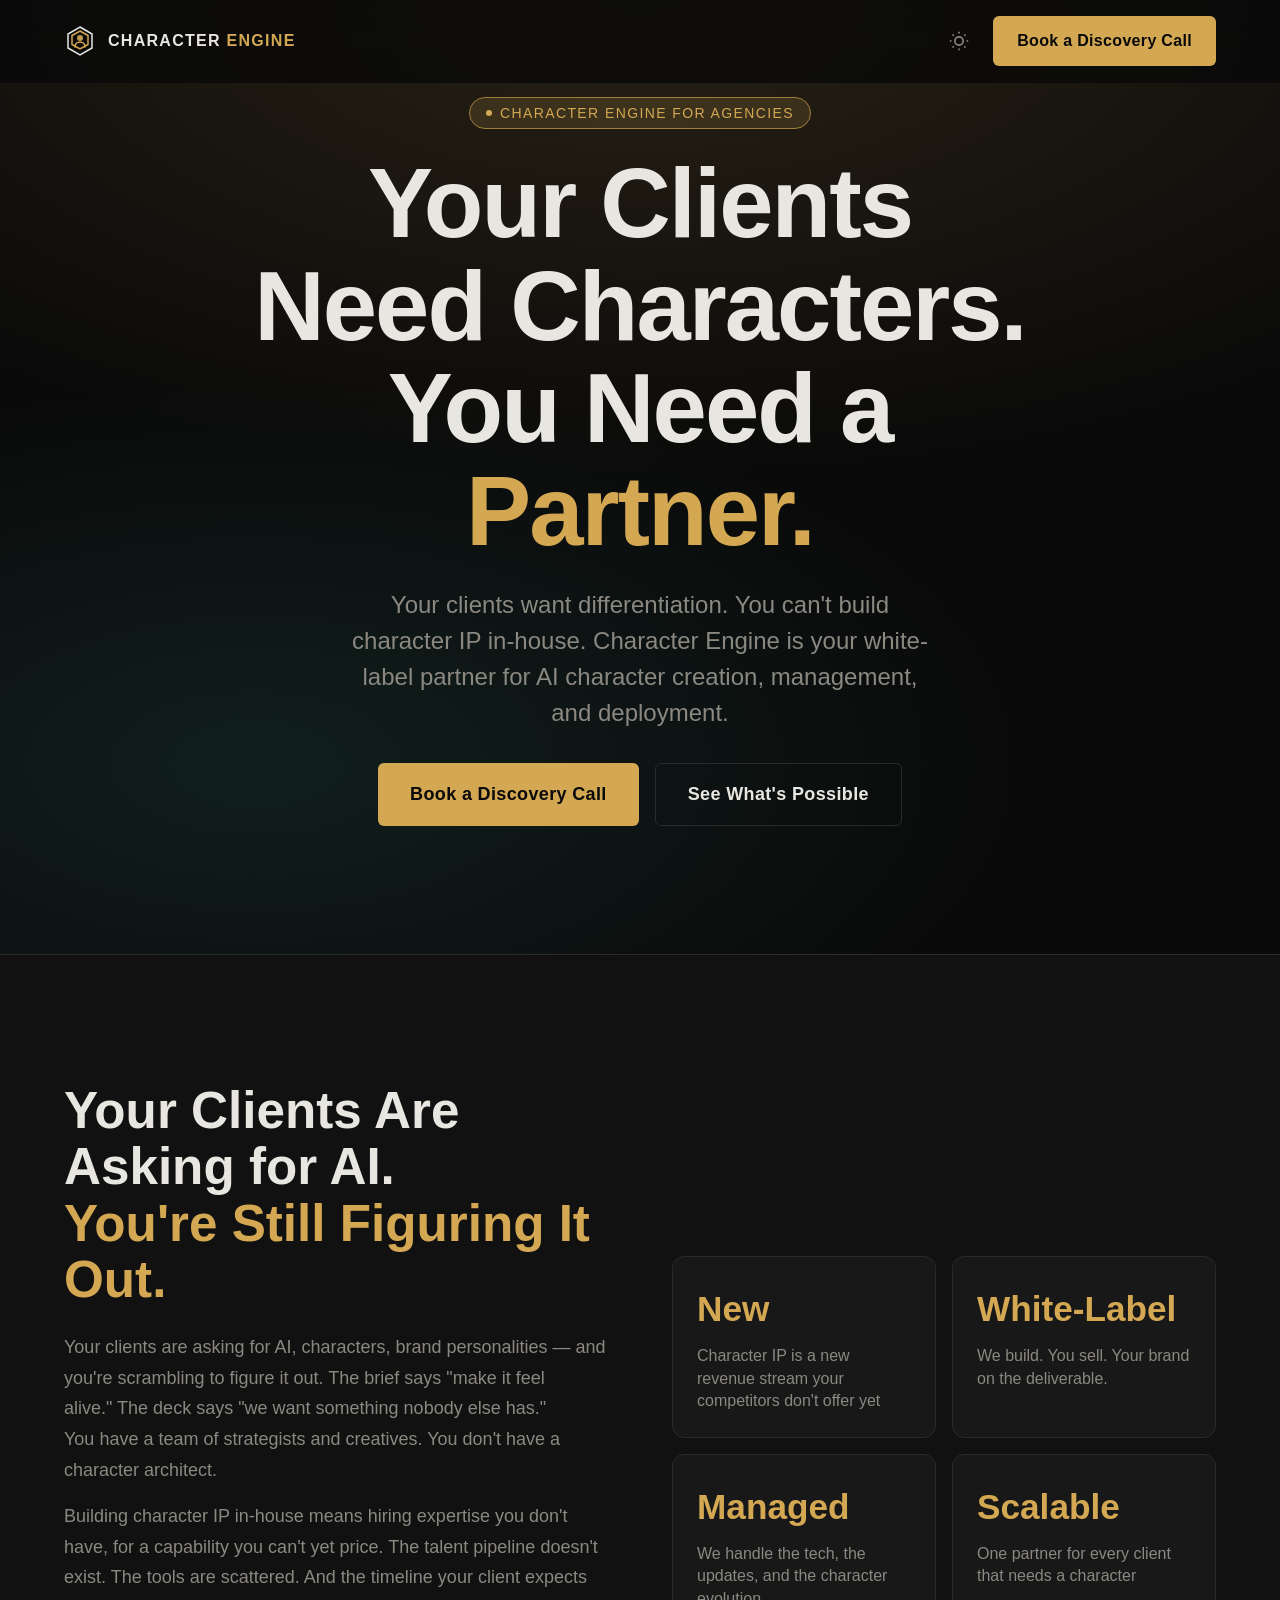
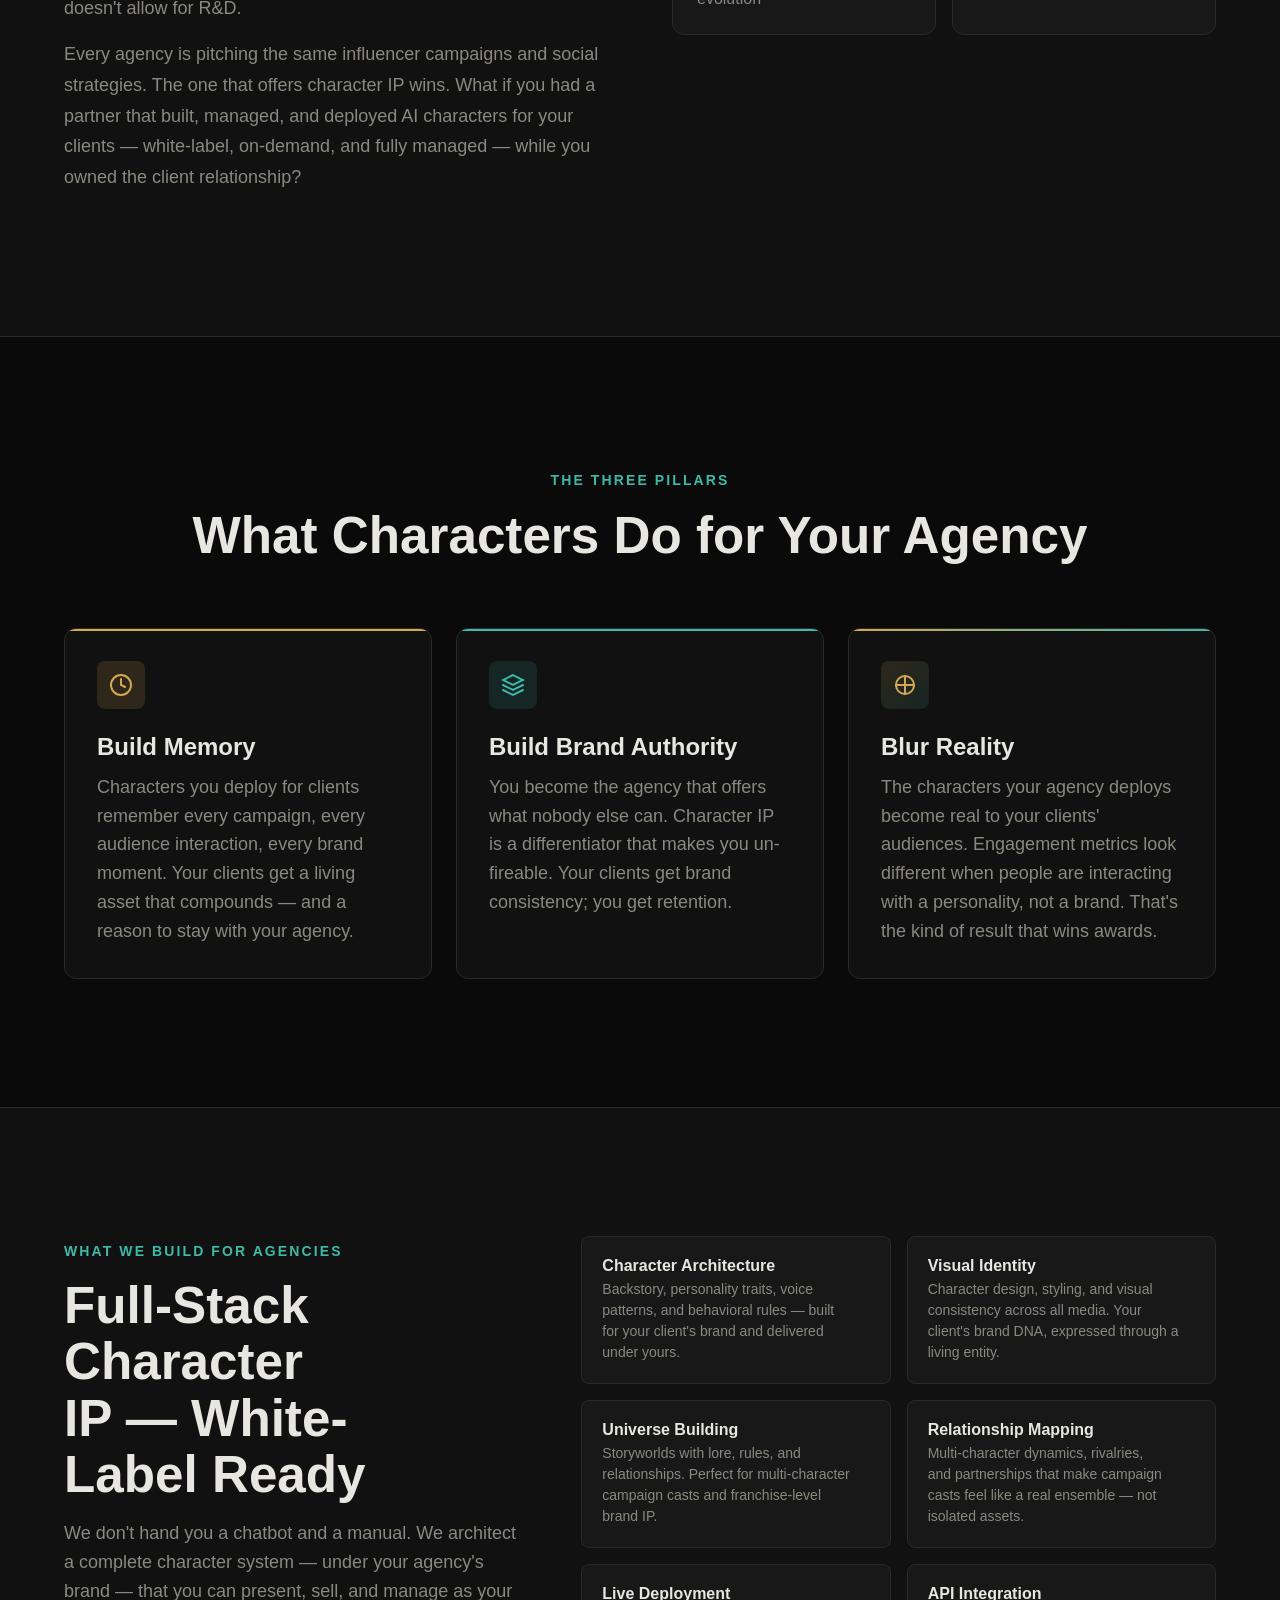
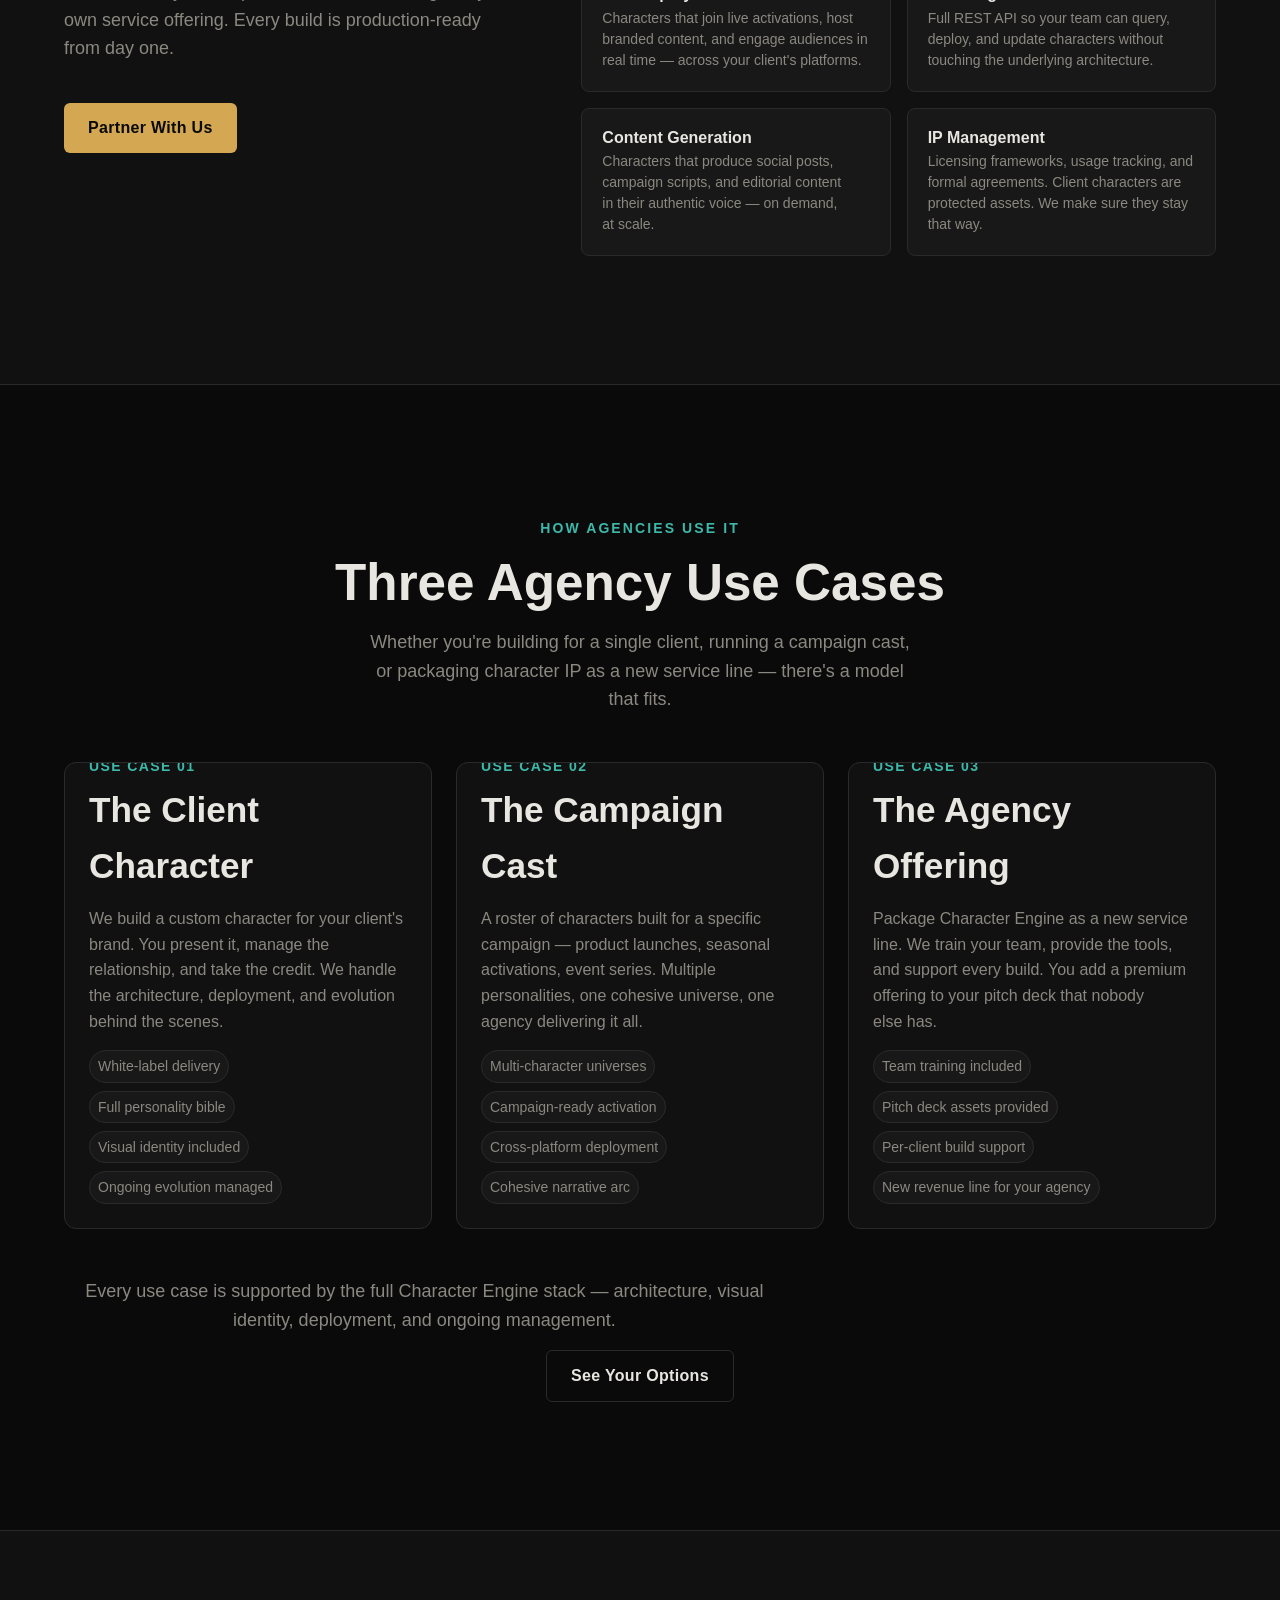
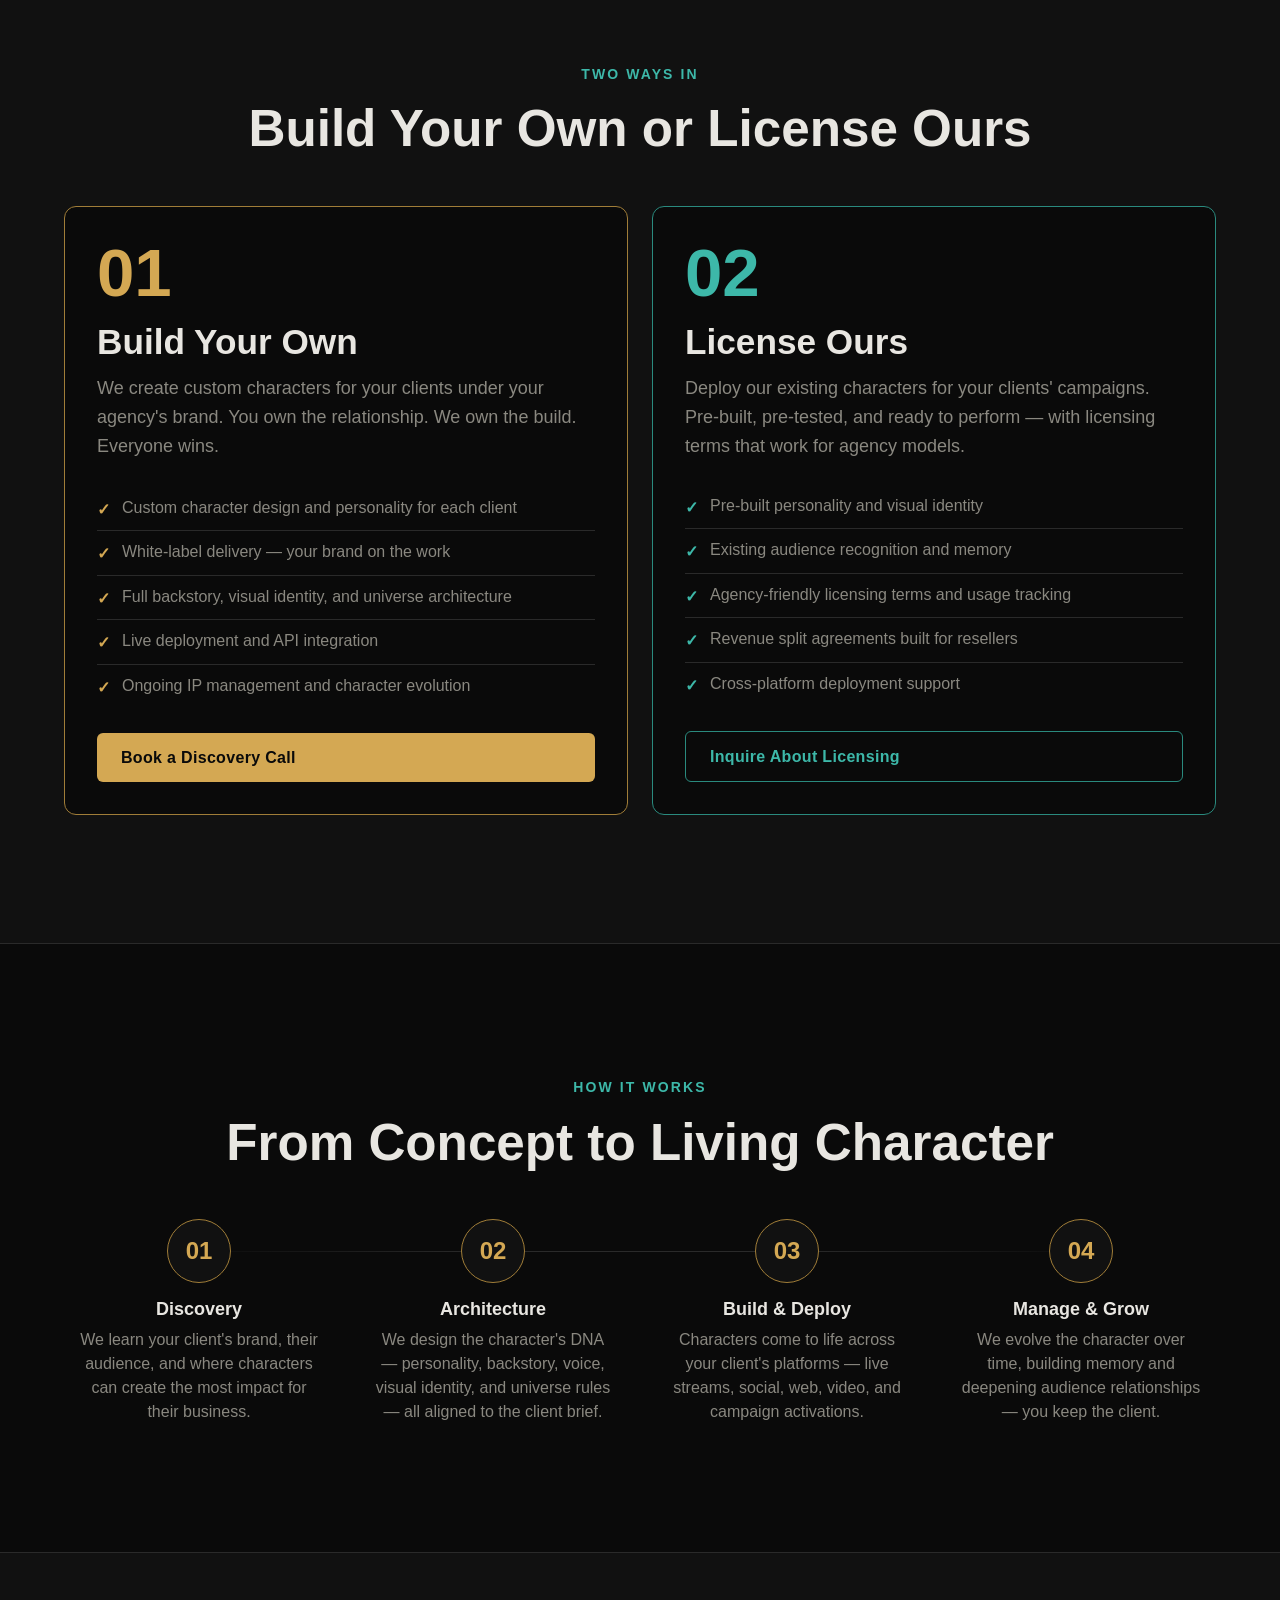
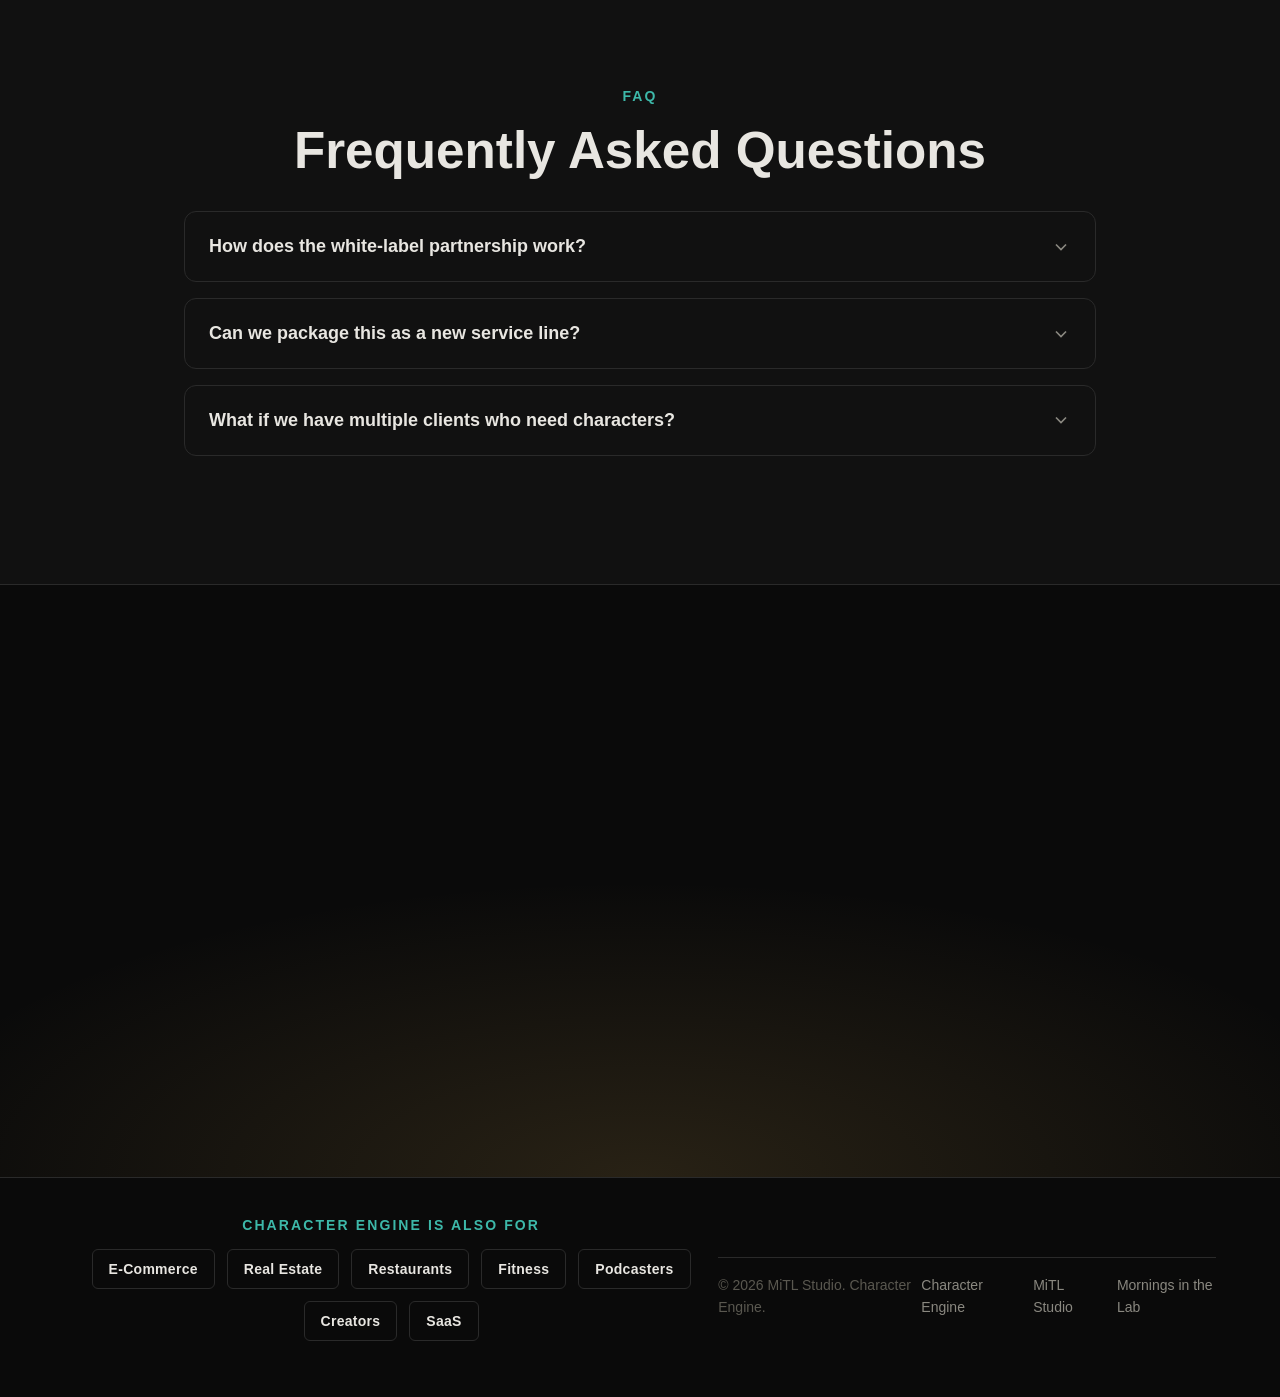
==== commit 86541e5a: "LLM/AI search optimization across all 9 pages - JSON-LD structured data: Organization, Service, WebP" ====
--- a/agencies/index.html
+++ b/agencies/index.html
@@ -4,15 +4,123 @@
   <meta charset="UTF-8">
   <meta name="viewport" content="width=device-width, initial-scale=1.0">
   <title>Character Engine for Agencies — Your Clients Need Characters. You Need a Partner.</title>
-  <meta name="description" content="Your clients want differentiation. You can't build character IP in-house. Character Engine is your white-label partner for AI character creation, management, and deployment.">
+  <meta name="description" content="Your clients want differentiation. You can't build character IP in-house. Character Engine is your white-label partner for AI character creation, management, and deployment across your client roster.">
+  <meta name="robots" content="index, follow, max-snippet:-1, max-image-preview:large">
+  <link rel="canonical" href="https://characterengine.live/agencies/">
+
+  <!-- Open Graph -->
+  <meta property="og:type" content="website">
+  <meta property="og:site_name" content="Character Engine">
   <meta property="og:title" content="Character Engine for Agencies — Your Clients Need Characters. You Need a Partner.">
-  <meta property="og:description" content="Your clients want differentiation. You can't build character IP in-house. Character Engine is your white-label partner for AI character creation, management, and deployment.">
-  <meta property="og:type" content="website">
+  <meta property="og:description" content="Your clients want differentiation. You can't build character IP in-house. Character Engine is your white-label partner for AI character creation, management, and deployment across your client roster.">
+  <meta property="og:url" content="https://characterengine.live/agencies/">
+
+  <!-- Twitter -->
+  <meta name="twitter:card" content="summary_large_image">
+  <meta name="twitter:title" content="Character Engine for Agencies — Your Clients Need Characters. You Need a Partner.">
+  <meta name="twitter:description" content="Your clients want differentiation. You can't build character IP in-house. Character Engine is your white-label partner for AI character creation, management, and deployment across your client roster.">
   <link href="https://api.fontshare.com/v2/css?f[]=clash-display@400,500,600,700&f[]=satoshi@300,400,500,600,700&display=swap" rel="stylesheet">
   <link rel="stylesheet" href="../base.css">
   <link rel="stylesheet" href="../style.css">
+
+  <script type="application/ld+json">
+{
+  "@context": "https://schema.org",
+  "@type": "Organization",
+  "@id": "https://characterengine.live/#organization",
+  "name": "MiTL Studio",
+  "brand": {
+    "@type": "Brand",
+    "name": "Character Engine"
+  },
+  "url": "https://characterengine.live",
+  "sameAs": [
+    "https://mitl.studio",
+    "https://mornings.live",
+    "https://universe.mitl.studio"
+  ]
+}
+  </script>
+  <script type="application/ld+json">
+{
+  "@context": "https://schema.org",
+  "@type": "Service",
+  "name": "Character Engine for Marketing & Creative Agencies",
+  "description": "Your clients want differentiation. You can't build character IP in-house. Character Engine is your white-label partner for AI character creation, management, and deployment across your client roster.",
+  "provider": {
+    "@id": "https://characterengine.live/#organization"
+  },
+  "url": "https://characterengine.live/agencies/",
+  "serviceType": "AI Character IP Creation and Management",
+  "areaServed": "Worldwide",
+  "audience": {
+    "@type": "Audience",
+    "audienceType": "Marketing & Creative Agencies"
+  }
+}
+  </script>
+  <script type="application/ld+json">
+{
+  "@context": "https://schema.org",
+  "@type": "WebPage",
+  "name": "Character Engine for Agencies — Your Clients Need Characters. You Need a Partner.",
+  "description": "Your clients want differentiation. You can't build character IP in-house. Character Engine is your white-label partner for AI character creation, management, and deployment across your client roster.",
+  "url": "https://characterengine.live/agencies/",
+  "isPartOf": {
+    "@type": "WebSite",
+    "name": "Character Engine",
+    "url": "https://characterengine.live"
+  },
+  "publisher": {
+    "@id": "https://characterengine.live/#organization"
+  },
+  "about": {
+    "@type": "Service",
+    "name": "AI Character Creation for Marketing & Creative Agencies"
+  }
+}
+  </script>
+  <script type="application/ld+json">
+{
+  "@context": "https://schema.org",
+  "@type": "FAQPage",
+  "mainEntity": [
+    {
+      "@type": "Question",
+      "name": "How does the white-label partnership work?",
+      "acceptedAnswer": {
+        "@type": "Answer",
+        "text": "We build characters for your clients behind the scenes. You present them, manage the client relationship, and take the credit. We handle the architecture, visual identity, deployment, and ongoing evolution. Your agency name on the deliverable, our engine under the hood."
+      }
+    },
+    {
+      "@type": "Question",
+      "name": "Can we package this as a new service line?",
+      "acceptedAnswer": {
+        "@type": "Answer",
+        "text": "Yes. We train your team, provide the tools, and support every build. You add character IP as a premium offering to your pitch deck — a capability no competing agency has. We work with you on pricing models that work for agency margins."
+      }
+    },
+    {
+      "@type": "Question",
+      "name": "What if we have multiple clients who need characters?",
+      "acceptedAnswer": {
+        "@type": "Answer",
+        "text": "That's exactly how this works best. One partnership gives you access to the full Character Engine platform for your entire client roster. Each client gets custom characters built to their brand, all managed through the same engine."
+      }
+    }
+  ]
+}
+  </script>
+
+  <style>
+    details summary::-webkit-details-marker { display: none; }
+    details[open] summary svg { transform: rotate(180deg); }
+    details summary:hover { color: var(--color-gold); }
+  </style>
 </head>
 <body>
+<main>
 
   <!-- Header -->
   <header class="header" id="header">
@@ -310,6 +418,46 @@
     </div>
   </section>
 
+
+  <!-- FAQ Section -->
+  <section class="services" id="faq">
+    <div class="container container--narrow">
+      <div class="section-header fade-in" style="text-align: center; margin-bottom: var(--space-8);">
+        <span class="section-label">FAQ</span>
+        <h2 class="section-title">Frequently Asked Questions</h2>
+      </div>
+      <div class="fade-in" style="display: flex; flex-direction: column; gap: var(--space-4);">
+        <details style="background: var(--color-surface); border: 1px solid var(--color-border); border-radius: var(--radius-lg); overflow: hidden;">
+          <summary style="padding: var(--space-5) var(--space-6); cursor: pointer; font-weight: 600; font-size: var(--text-base); list-style: none; display: flex; align-items: center; justify-content: space-between;">
+            How does the white-label partnership work?
+            <svg width="20" height="20" viewBox="0 0 24 24" fill="none" stroke="var(--color-text-muted)" stroke-width="2" style="flex-shrink: 0; margin-left: var(--space-4); transition: transform 0.2s ease;"><path d="M6 9l6 6 6-6"/></svg>
+          </summary>
+          <div style="padding: 0 var(--space-6) var(--space-6); color: var(--color-text-muted); line-height: 1.7;">
+            <p>We build characters for your clients behind the scenes. You present them, manage the client relationship, and take the credit. We handle the architecture, visual identity, deployment, and ongoing evolution. Your agency name on the deliverable, our engine under the hood.</p>
+          </div>
+        </details>
+        <details style="background: var(--color-surface); border: 1px solid var(--color-border); border-radius: var(--radius-lg); overflow: hidden;">
+          <summary style="padding: var(--space-5) var(--space-6); cursor: pointer; font-weight: 600; font-size: var(--text-base); list-style: none; display: flex; align-items: center; justify-content: space-between;">
+            Can we package this as a new service line?
+            <svg width="20" height="20" viewBox="0 0 24 24" fill="none" stroke="var(--color-text-muted)" stroke-width="2" style="flex-shrink: 0; margin-left: var(--space-4); transition: transform 0.2s ease;"><path d="M6 9l6 6 6-6"/></svg>
+          </summary>
+          <div style="padding: 0 var(--space-6) var(--space-6); color: var(--color-text-muted); line-height: 1.7;">
+            <p>Yes. We train your team, provide the tools, and support every build. You add character IP as a premium offering to your pitch deck — a capability no competing agency has. We work with you on pricing models that work for agency margins.</p>
+          </div>
+        </details>
+        <details style="background: var(--color-surface); border: 1px solid var(--color-border); border-radius: var(--radius-lg); overflow: hidden;">
+          <summary style="padding: var(--space-5) var(--space-6); cursor: pointer; font-weight: 600; font-size: var(--text-base); list-style: none; display: flex; align-items: center; justify-content: space-between;">
+            What if we have multiple clients who need characters?
+            <svg width="20" height="20" viewBox="0 0 24 24" fill="none" stroke="var(--color-text-muted)" stroke-width="2" style="flex-shrink: 0; margin-left: var(--space-4); transition: transform 0.2s ease;"><path d="M6 9l6 6 6-6"/></svg>
+          </summary>
+          <div style="padding: 0 var(--space-6) var(--space-6); color: var(--color-text-muted); line-height: 1.7;">
+            <p>That's exactly how this works best. One partnership gives you access to the full Character Engine platform for your entire client roster. Each client gets custom characters built to their brand, all managed through the same engine.</p>
+          </div>
+        </details>
+      </div>
+    </div>
+  </section>
+
   <!-- Final CTA -->
   <section class="final-cta" id="book">
     <div class="container">
@@ -322,6 +470,8 @@
   </section>
 
   <!-- Footer -->
+</main>
+
   <footer class="footer">
     <div class="container">
       <div style="text-align: center; margin-bottom: var(--space-6);">
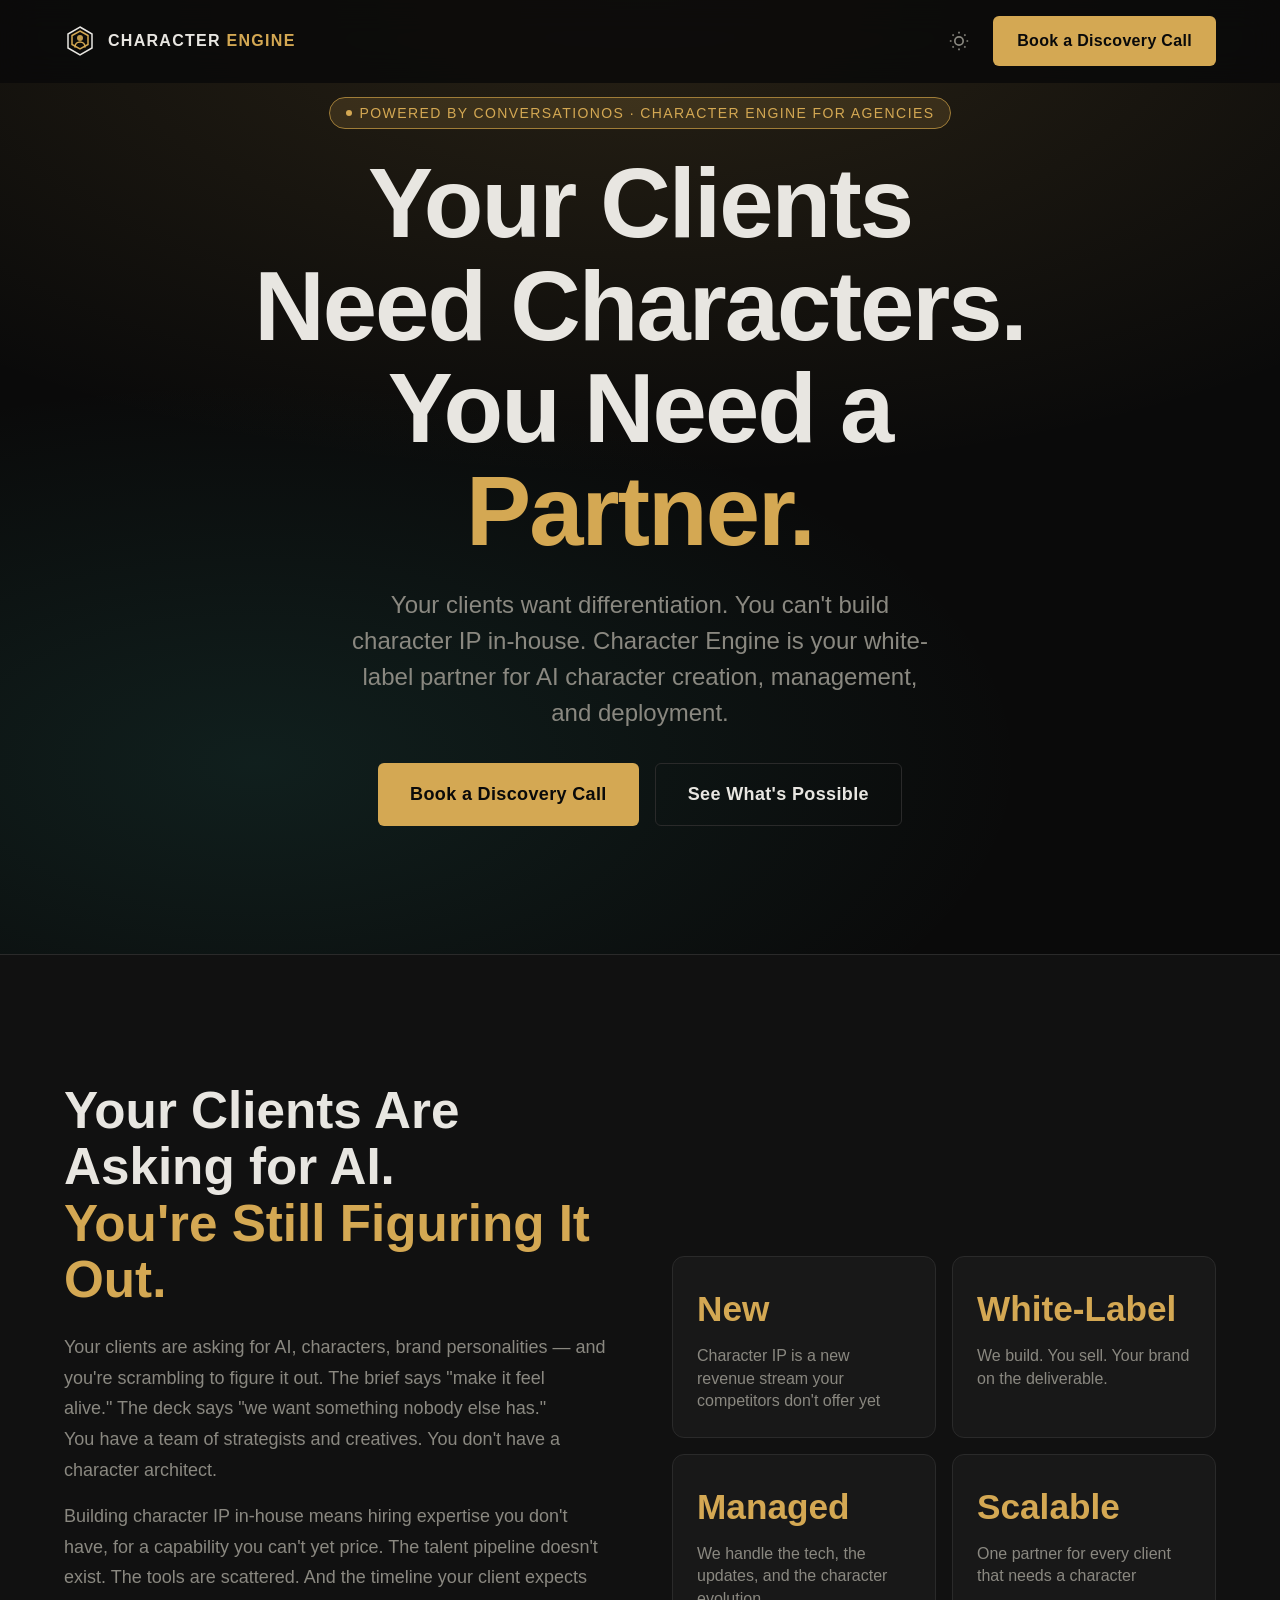
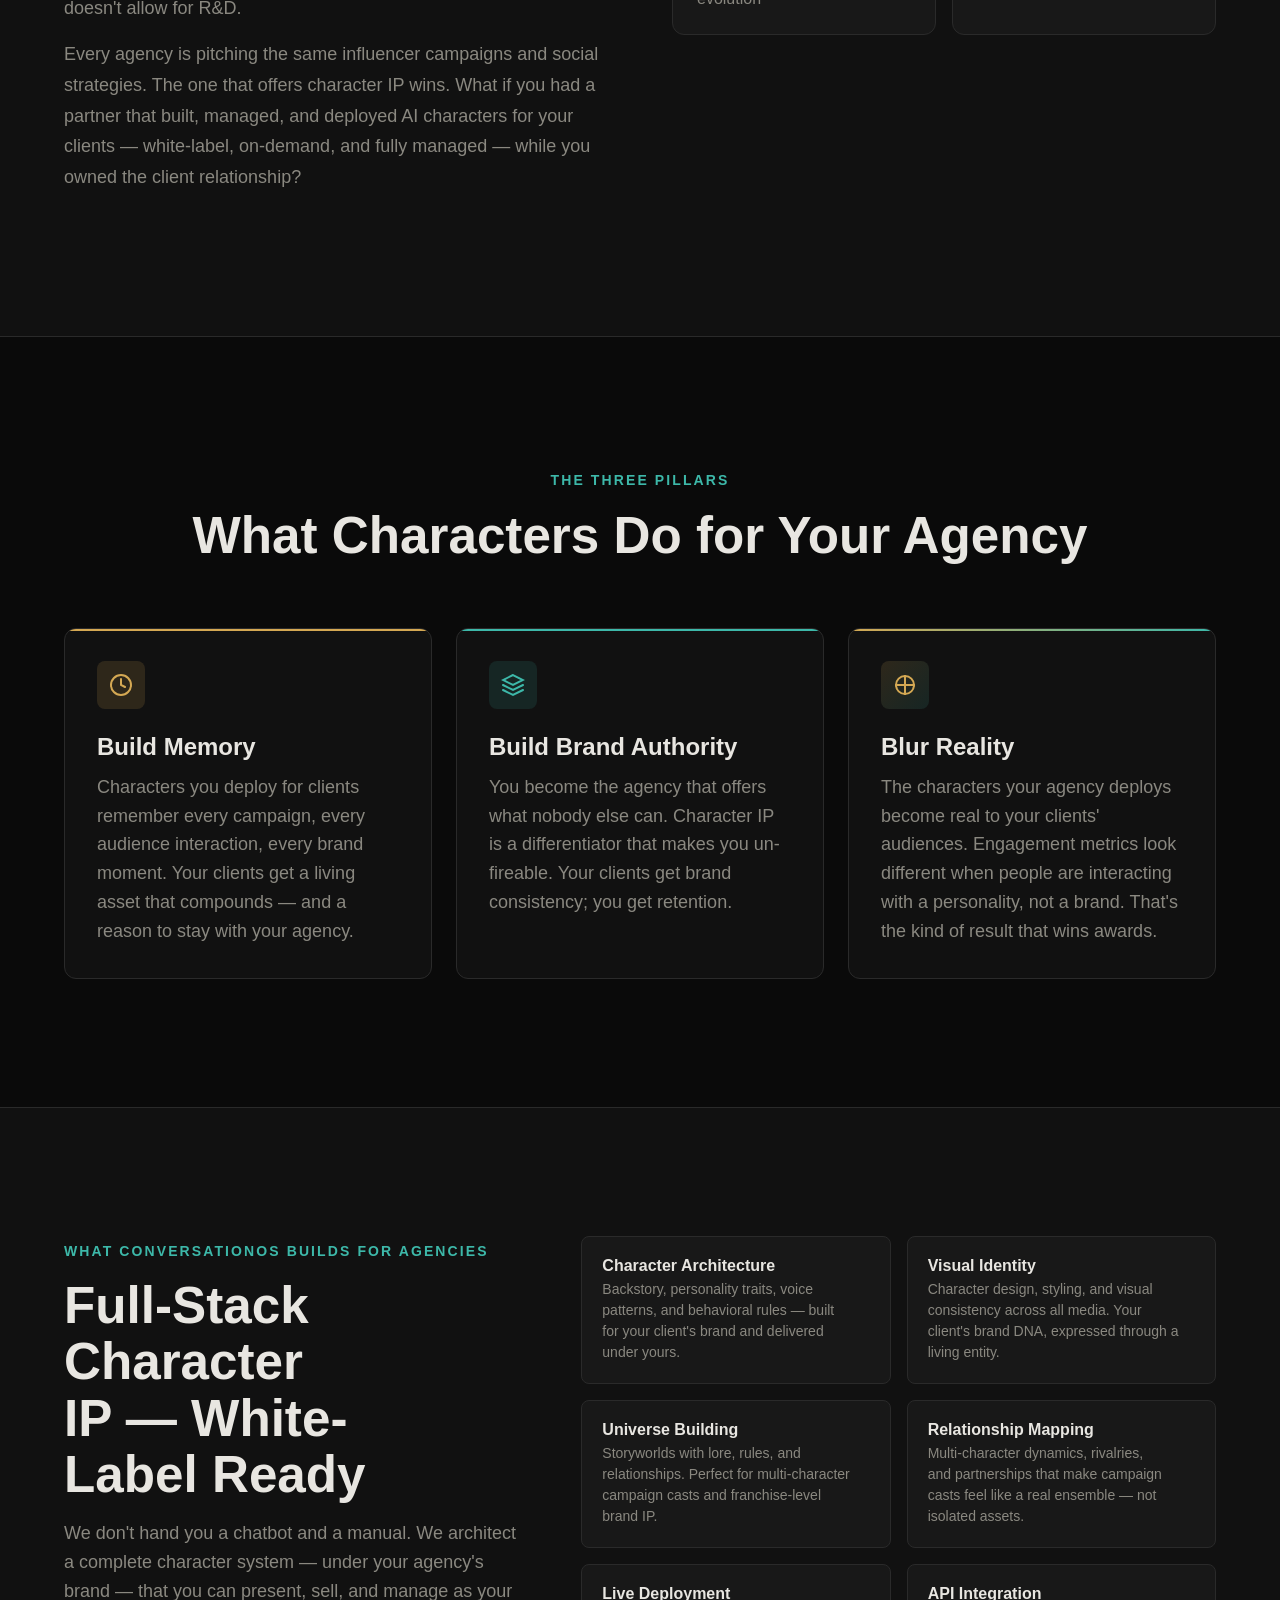
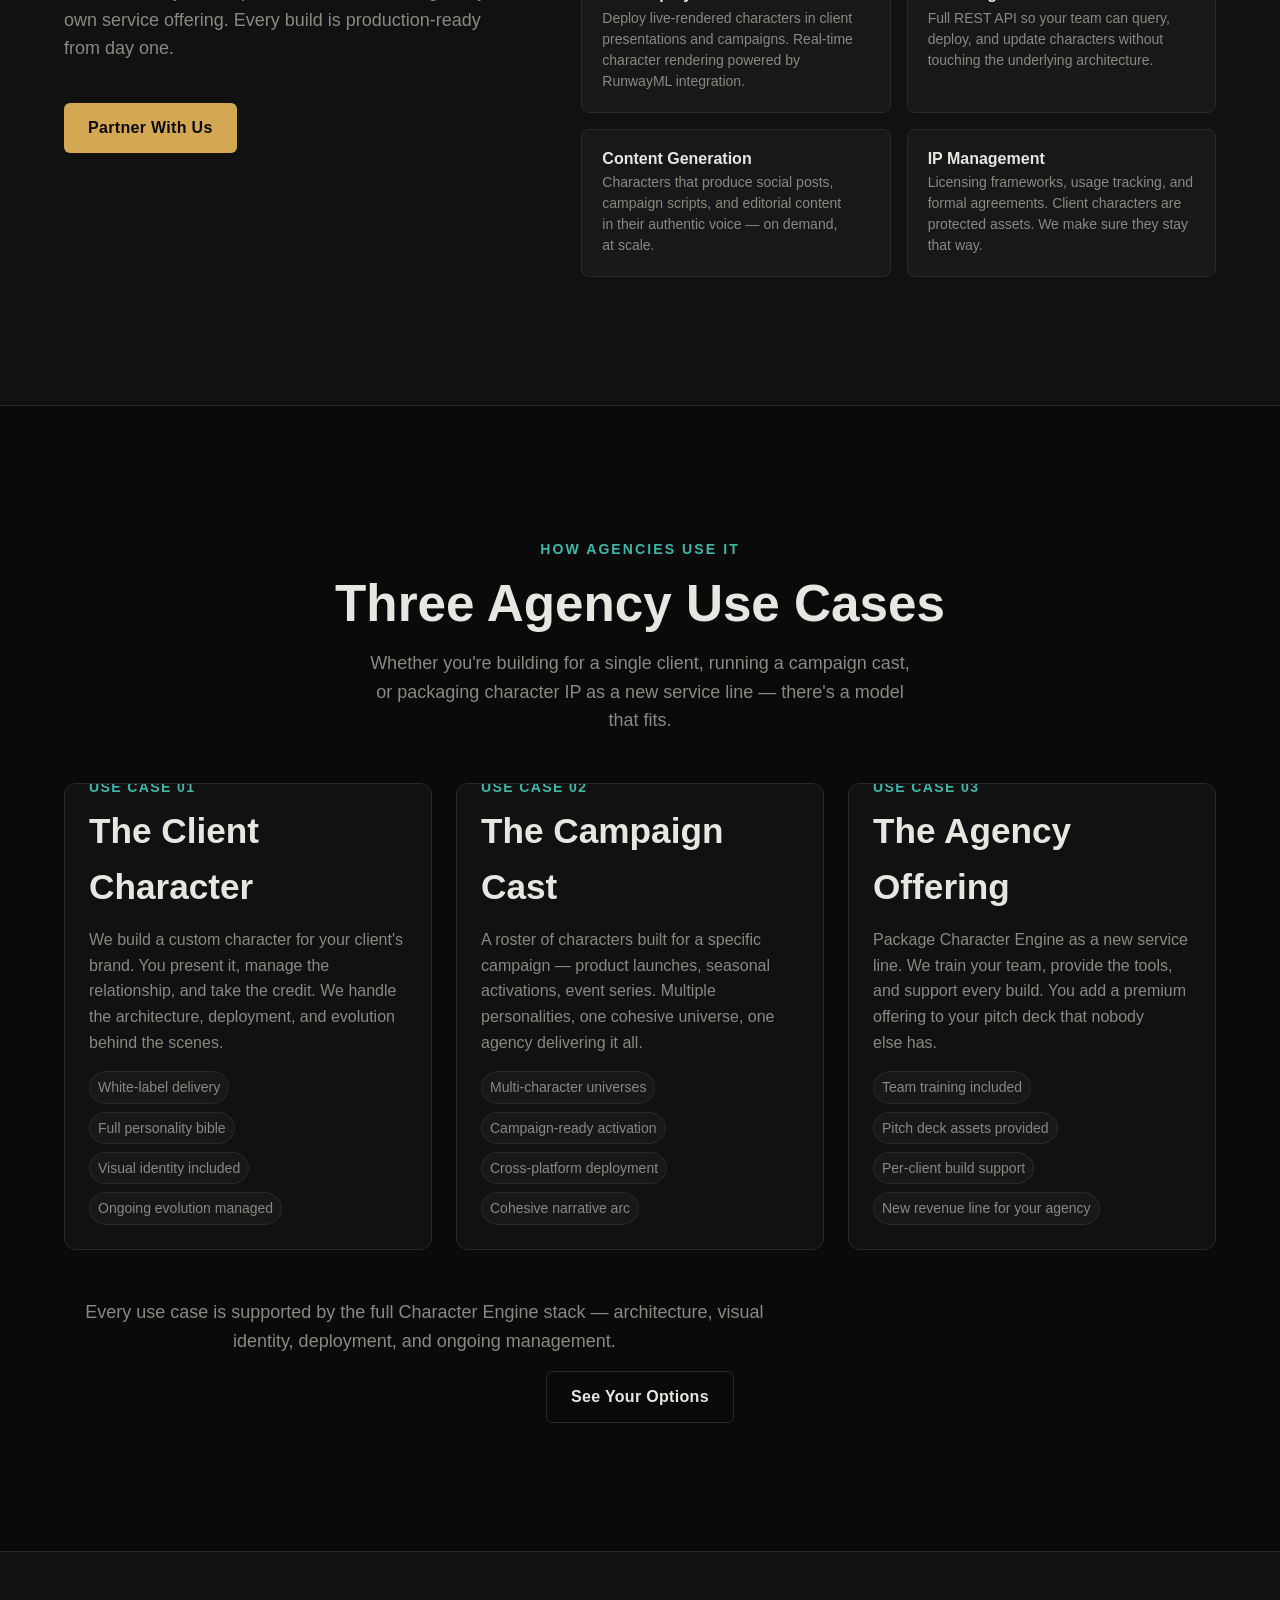
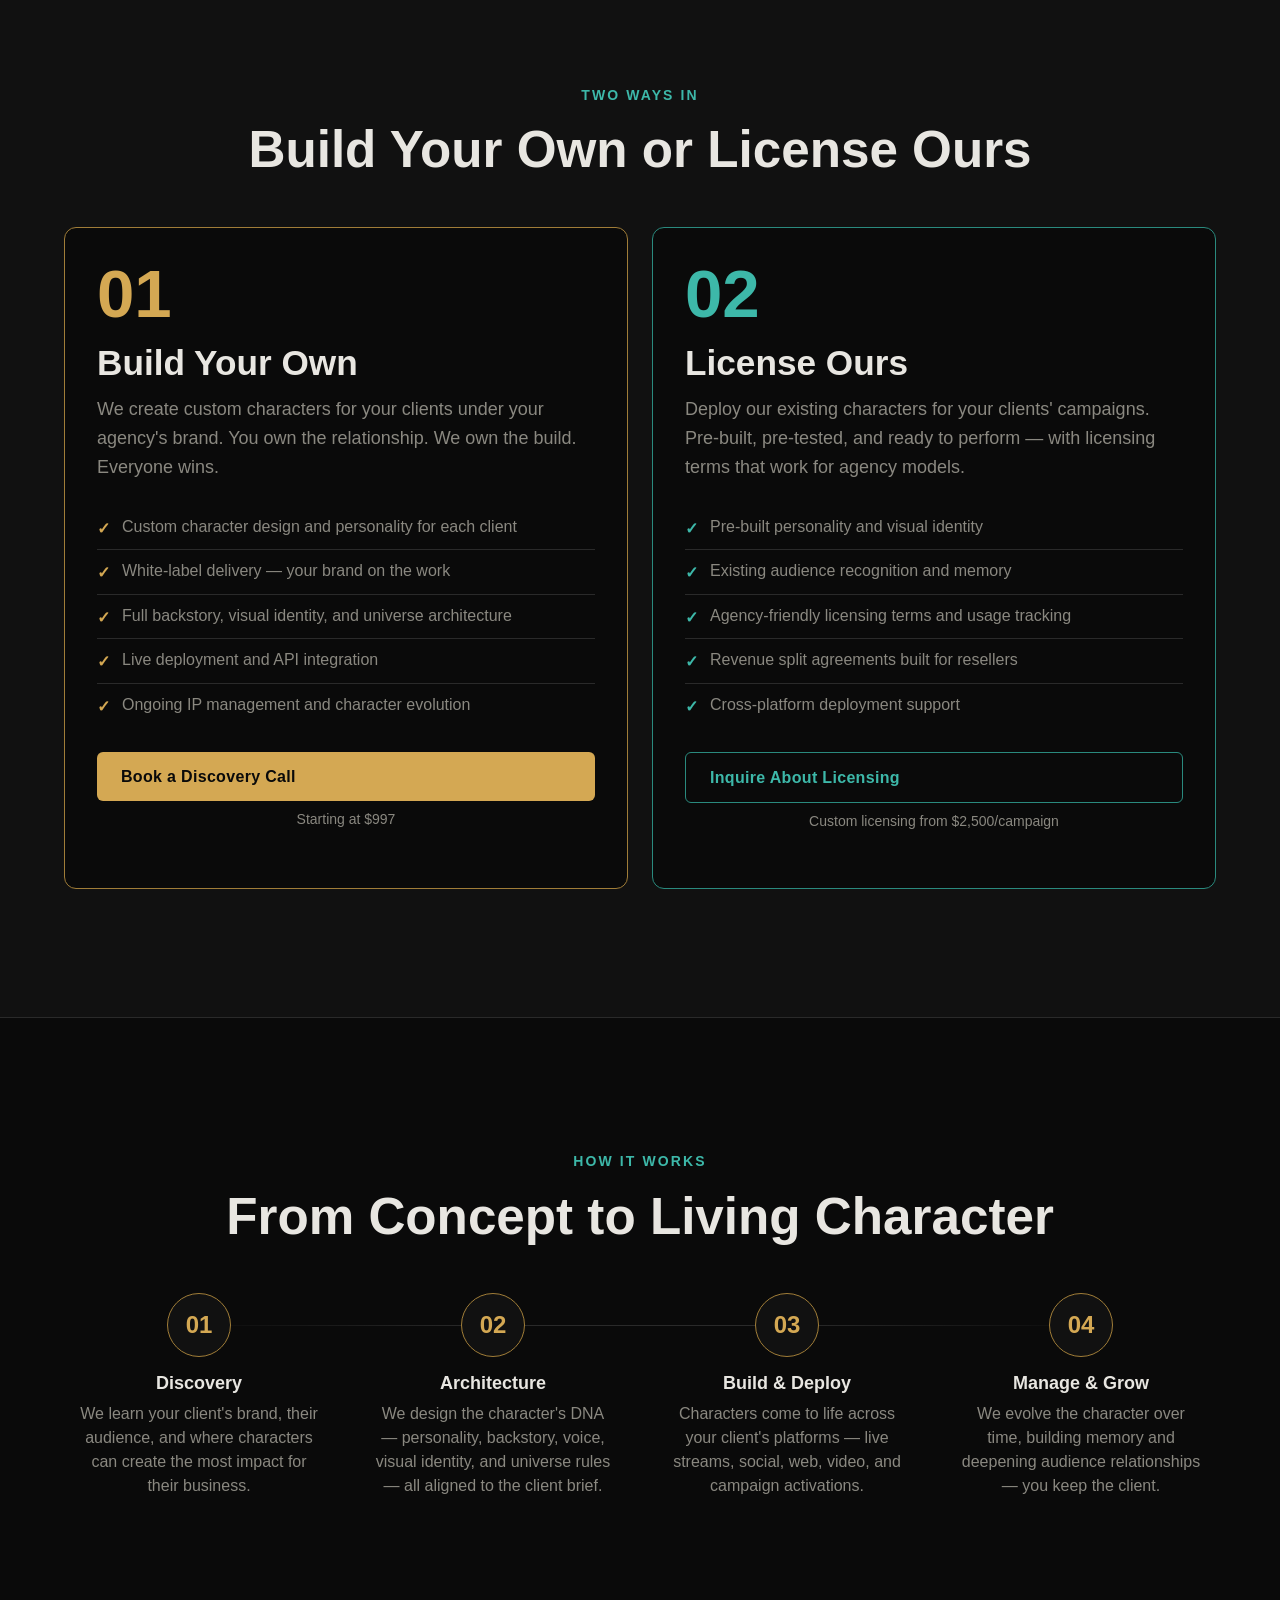
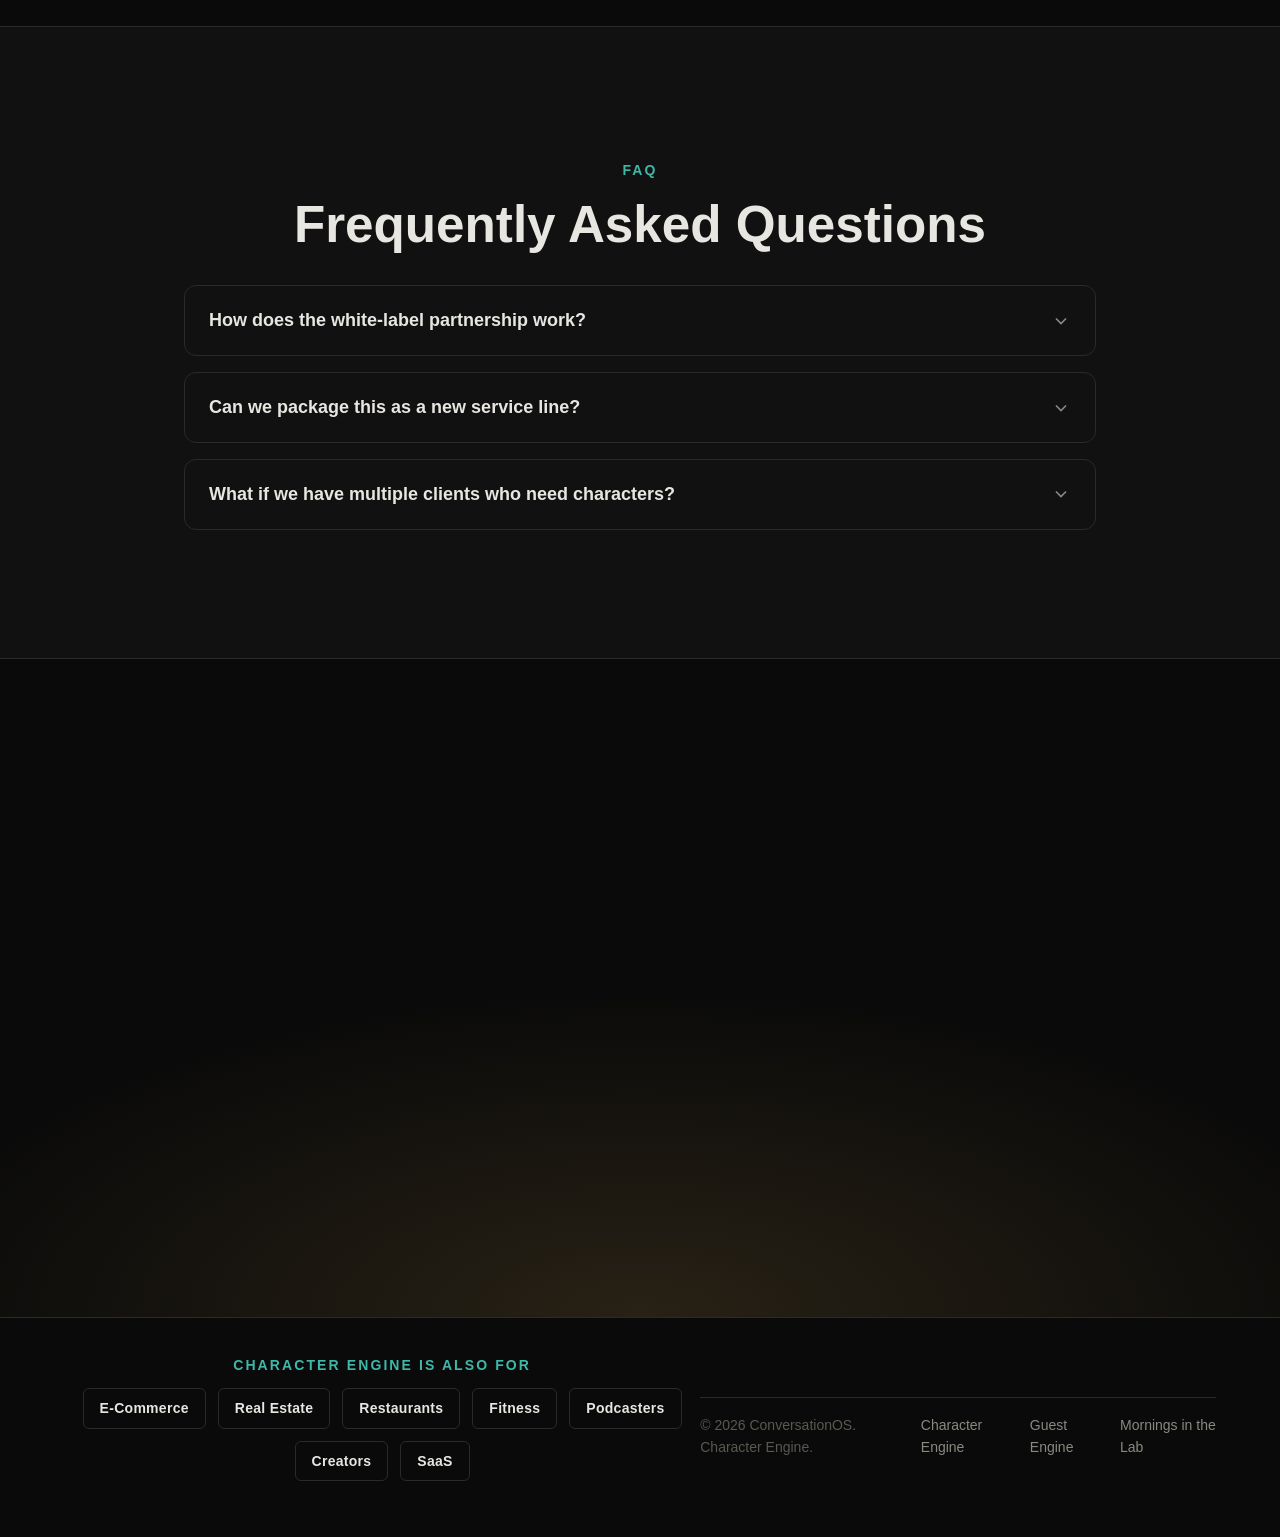
==== commit 81ce3164: "Rebrand to ConversationOS + add pricing section + RunwayML live rendering across all pages Co-Author" ====
--- a/agencies/index.html
+++ b/agencies/index.html
@@ -28,16 +28,17 @@
   "@context": "https://schema.org",
   "@type": "Organization",
   "@id": "https://characterengine.live/#organization",
-  "name": "MiTL Studio",
+  "name": "ConversationOS",
   "brand": {
     "@type": "Brand",
     "name": "Character Engine"
   },
   "url": "https://characterengine.live",
   "sameAs": [
-    "https://mitl.studio",
-    "https://mornings.live",
-    "https://universe.mitl.studio"
+    "https://conversationos.live",
+    "https://guestengine.live",
+    "https://ge.conversationos.live",
+    "https://mornings.live"
   ]
 }
   </script>
@@ -149,7 +150,7 @@
   <section class="hero" id="hero">
     <div class="hero-content">
       <div class="hero-badge">
-        <span>Character Engine for Agencies</span>
+        <span>Powered by ConversationOS · Character Engine for Agencies</span>
       </div>
       <h1>Your Clients Need Characters.<br>You Need a <span class="accent">Partner.</span></h1>
       <p class="hero-sub">Your clients want differentiation. You can't build character IP in-house. Character Engine is your white-label partner for AI character creation, management, and deployment.</p>
@@ -242,7 +243,7 @@
     <div class="container">
       <div class="services-layout">
         <div class="services-intro fade-in">
-          <span class="section-label">What We Build for Agencies</span>
+          <span class="section-label">What ConversationOS Builds for Agencies</span>
           <h2 class="section-title">Full-Stack Character IP — White-Label Ready</h2>
           <p>We don't hand you a chatbot and a manual. We architect a complete character system — under your agency's brand — that you can present, sell, and manage as your own service offering. Every build is production-ready from day one.</p>
           <a href="#book" class="btn btn--primary" style="margin-top: var(--space-4);">Partner With Us</a>
@@ -266,7 +267,7 @@
           </div>
           <div class="service-item">
             <h4>Live Deployment</h4>
-            <p>Characters that join live activations, host branded content, and engage audiences in real time — across your client's platforms.</p>
+            <p>Deploy live-rendered characters in client presentations and campaigns. Real-time character rendering powered by RunwayML integration.</p>
           </div>
           <div class="service-item">
             <h4>API Integration</h4>
@@ -366,6 +367,7 @@
             <li><span class="check">&#10003;</span> Ongoing IP management and character evolution</li>
           </ul>
           <a href="#book" class="btn btn--primary">Book a Discovery Call</a>
+          <p class="pricing-note" style="text-align:center; margin-top: var(--space-2);">Starting at $997</p>
         </div>
 
         <div class="path-card path-card--license fade-in">
@@ -380,6 +382,7 @@
             <li><span class="check">&#10003;</span> Cross-platform deployment support</li>
           </ul>
           <a href="#book" class="btn btn--ghost" style="border-color: var(--color-teal-dim); color: var(--color-teal);">Inquire About Licensing</a>
+          <p class="pricing-note" style="text-align:center; margin-top: var(--space-2);">Custom licensing from $2,500/campaign</p>
         </div>
 
       </div>
@@ -466,6 +469,7 @@
       <div class="fade-in">
         <a href="https://calendly.com/mornings-mitl" target="_blank" rel="noopener noreferrer" class="btn btn--primary btn--large">Book a Discovery Call</a>
       </div>
+      <p class="fade-in" style="font-size: var(--text-sm); color: var(--color-text-muted); margin-top: var(--space-2);">Powered by ConversationOS</p>
     </div>
   </section>
 
@@ -487,10 +491,10 @@
         </div>
       </div>
       <div style="display: flex; align-items: center; justify-content: space-between; padding-top: var(--space-4); border-top: 1px solid var(--color-border);">
-        <div class="footer-text">&copy; 2026 MiTL Studio. Character Engine.</div>
+        <div class="footer-text">&copy; 2026 ConversationOS. Character Engine.</div>
         <div class="footer-links">
           <a href="../">Character Engine</a>
-          <a href="https://mitl.studio" target="_blank" rel="noopener noreferrer">MiTL Studio</a>
+          <a href="https://guestengine.live" target="_blank" rel="noopener noreferrer">Guest Engine</a>
           <a href="https://mornings.live" target="_blank" rel="noopener noreferrer">Mornings in the Lab</a>
         </div>
       </div>
--- a/style.css
+++ b/style.css
@@ -896,6 +896,231 @@
 }
 
 /* ===========================
+   Pricing Section
+   =========================== */
+
+.pricing {
+  background: var(--color-surface);
+  border-top: 1px solid var(--color-border);
+  border-bottom: 1px solid var(--color-border);
+}
+
+.pricing .section-header {
+  text-align: center;
+  margin-bottom: var(--space-12);
+}
+
+.pricing-toggle {
+  display: flex;
+  align-items: center;
+  justify-content: center;
+  gap: var(--space-3);
+  margin-top: var(--space-6);
+}
+
+.pricing-toggle span {
+  font-size: var(--text-sm);
+  color: var(--color-text-muted);
+  font-weight: 500;
+  transition: color var(--transition-interactive);
+}
+
+.pricing-toggle span.active {
+  color: var(--color-text);
+}
+
+.pricing-toggle label {
+  position: relative;
+  width: 48px;
+  height: 26px;
+  cursor: pointer;
+}
+
+.pricing-toggle input {
+  position: absolute;
+  opacity: 0;
+  width: 0;
+  height: 0;
+}
+
+.pricing-toggle .toggle-track {
+  position: absolute;
+  inset: 0;
+  background: var(--color-surface-3);
+  border: 1px solid var(--color-border);
+  border-radius: var(--radius-full);
+  transition: background var(--transition-interactive), border-color var(--transition-interactive);
+}
+
+.pricing-toggle input:checked + .toggle-track {
+  background: var(--color-gold-glow);
+  border-color: var(--color-gold-dim);
+}
+
+.pricing-toggle .toggle-thumb {
+  position: absolute;
+  top: 3px;
+  left: 3px;
+  width: 20px;
+  height: 20px;
+  background: var(--color-text-muted);
+  border-radius: 50%;
+  transition: transform var(--transition-interactive), background var(--transition-interactive);
+}
+
+.pricing-toggle input:checked ~ .toggle-thumb {
+  transform: translateX(22px);
+  background: var(--color-gold);
+}
+
+.pricing-save {
+  font-size: var(--text-xs);
+  color: var(--color-gold);
+  font-weight: 600;
+  margin-left: var(--space-2);
+}
+
+.pricing-grid {
+  display: grid;
+  grid-template-columns: repeat(4, 1fr);
+  gap: var(--space-6);
+}
+
+.pricing-card {
+  background: var(--color-bg);
+  border: 1px solid var(--color-border);
+  border-radius: var(--radius-lg);
+  padding: var(--space-8);
+  display: flex;
+  flex-direction: column;
+  position: relative;
+  transition: border-color var(--transition-interactive), box-shadow var(--transition-interactive);
+}
+
+.pricing-card:hover {
+  border-color: var(--color-gold-dim);
+}
+
+.pricing-card--featured {
+  border-color: var(--color-gold-dim);
+  box-shadow: var(--shadow-glow);
+}
+
+.pricing-card--featured::before {
+  content: '';
+  position: absolute;
+  top: 0;
+  left: 0;
+  right: 0;
+  height: 2px;
+  background: var(--color-gold);
+  border-radius: var(--radius-lg) var(--radius-lg) 0 0;
+}
+
+.pricing-badge {
+  position: absolute;
+  top: -12px;
+  left: 50%;
+  transform: translateX(-50%);
+  padding: var(--space-1) var(--space-4);
+  font-size: var(--text-xs);
+  font-weight: 700;
+  letter-spacing: 0.08em;
+  text-transform: uppercase;
+  color: #0a0a0a;
+  background: var(--color-gold);
+  border-radius: var(--radius-full);
+  white-space: nowrap;
+}
+
+.pricing-card h3 {
+  font-family: var(--font-display);
+  font-size: var(--text-lg);
+  font-weight: 600;
+  margin-bottom: var(--space-2);
+}
+
+.pricing-card > p {
+  font-size: var(--text-sm);
+  color: var(--color-text-muted);
+  margin-bottom: var(--space-6);
+  line-height: 1.5;
+}
+
+.pricing-price {
+  font-family: var(--font-display);
+  font-size: var(--text-2xl);
+  font-weight: 700;
+  color: var(--color-gold);
+  line-height: 1;
+}
+
+.pricing-period {
+  font-size: var(--text-sm);
+  color: var(--color-text-muted);
+  margin-top: var(--space-1);
+  margin-bottom: var(--space-6);
+}
+
+.pricing-features {
+  list-style: none;
+  padding: 0;
+  margin: 0 0 var(--space-6);
+  flex: 1;
+}
+
+.pricing-features li {
+  display: flex;
+  align-items: flex-start;
+  gap: var(--space-3);
+  padding: var(--space-2) 0;
+  font-size: var(--text-sm);
+  color: var(--color-text-muted);
+  border-bottom: 1px solid var(--color-border);
+}
+
+.pricing-features li:last-child {
+  border-bottom: none;
+}
+
+.pricing-features .check {
+  color: var(--color-gold);
+  font-weight: 700;
+  flex-shrink: 0;
+  margin-top: 2px;
+}
+
+.pricing-note {
+  font-size: var(--text-xs);
+  color: var(--color-text-faint);
+  margin-top: var(--space-4);
+  line-height: 1.5;
+}
+
+.pricing-guest-note {
+  text-align: center;
+  margin-top: var(--space-10);
+  padding: var(--space-6);
+  background: var(--color-surface-2);
+  border: 1px solid var(--color-border);
+  border-radius: var(--radius-lg);
+  font-size: var(--text-sm);
+  color: var(--color-text-muted);
+  line-height: 1.6;
+}
+
+.pricing-guest-note a {
+  color: var(--color-teal);
+  text-decoration: none;
+  font-weight: 600;
+  transition: color var(--transition-interactive);
+}
+
+.pricing-guest-note a:hover {
+  color: var(--color-gold);
+}
+
+/* ===========================
    Scroll Reveals
    =========================== */
 
@@ -960,6 +1185,10 @@
     grid-template-columns: 1fr;
   }
 
+  .pricing-grid {
+    grid-template-columns: 1fr 1fr;
+  }
+
   .process-steps {
     grid-template-columns: 1fr 1fr;
     gap: var(--space-8);
@@ -1020,4 +1249,8 @@
     flex-direction: column;
     align-items: center;
   }
-}
+
+  .pricing-grid {
+    grid-template-columns: 1fr;
+  }
+}
